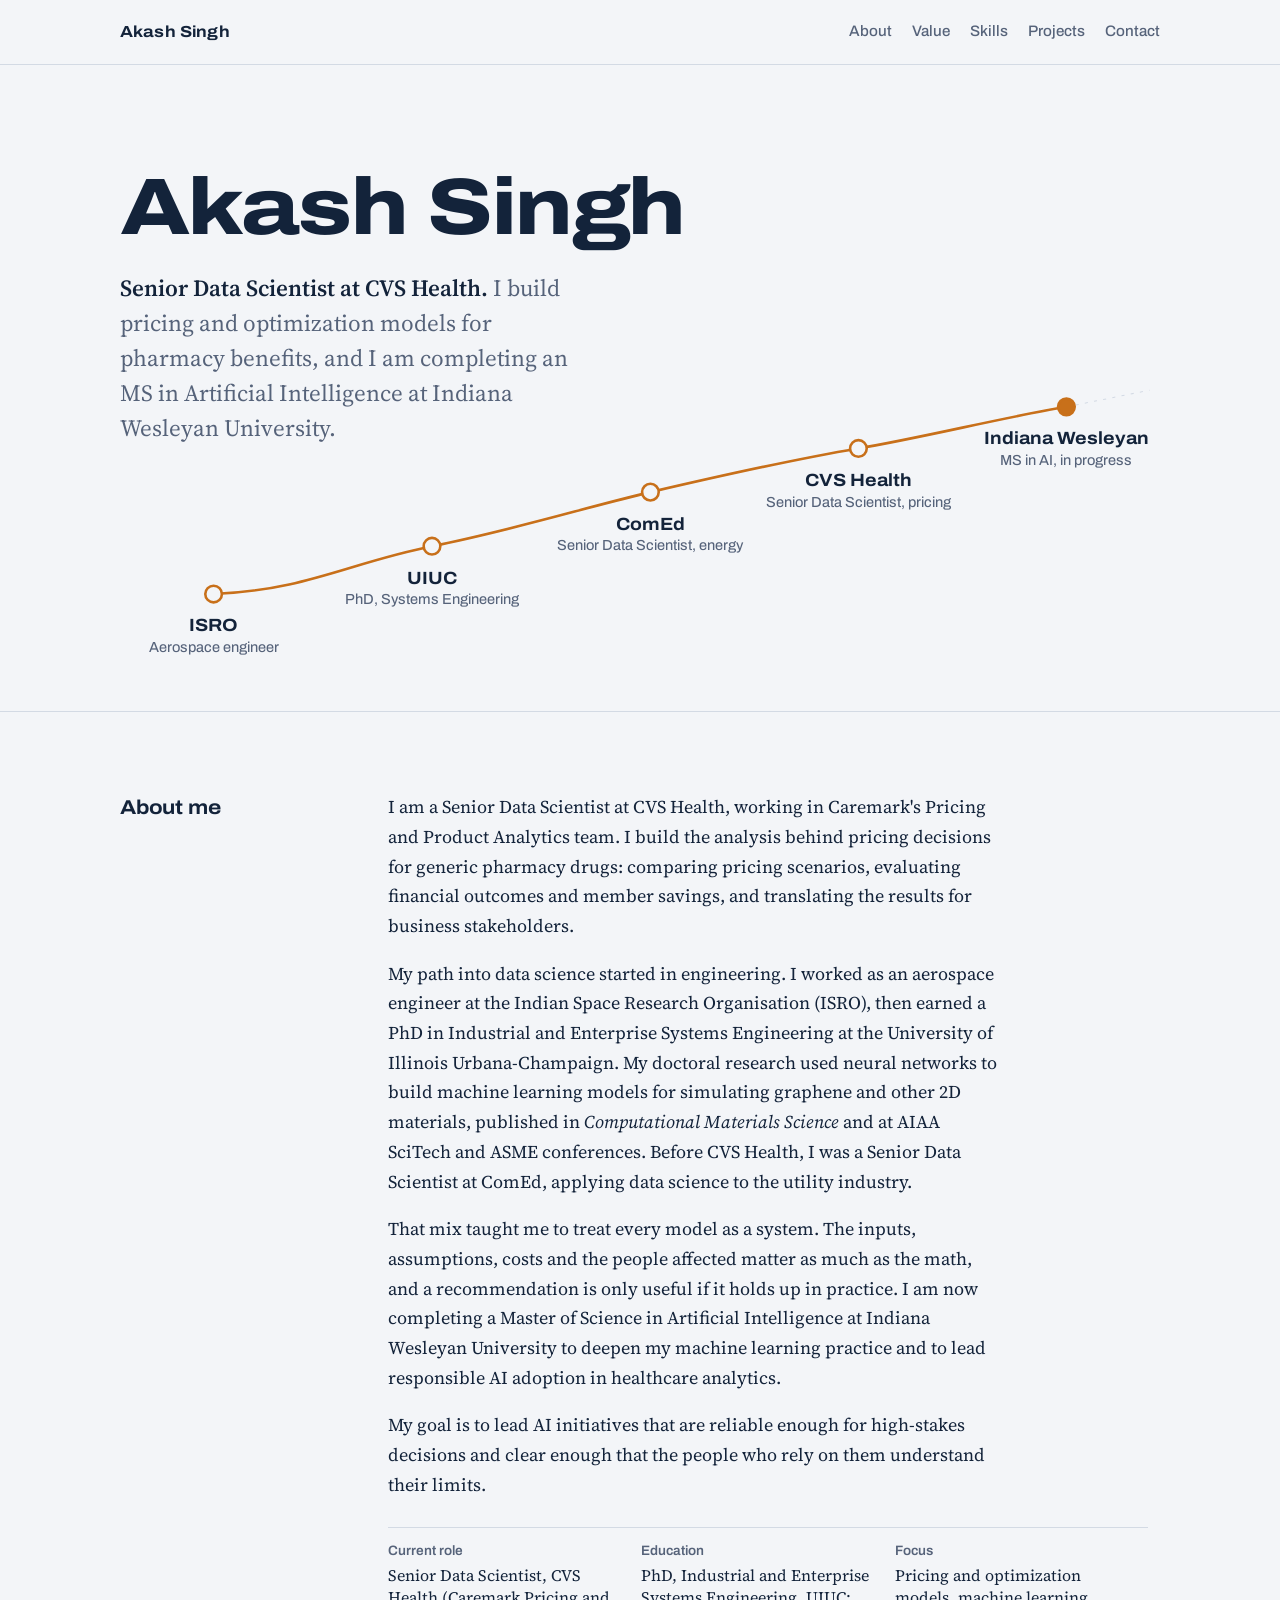
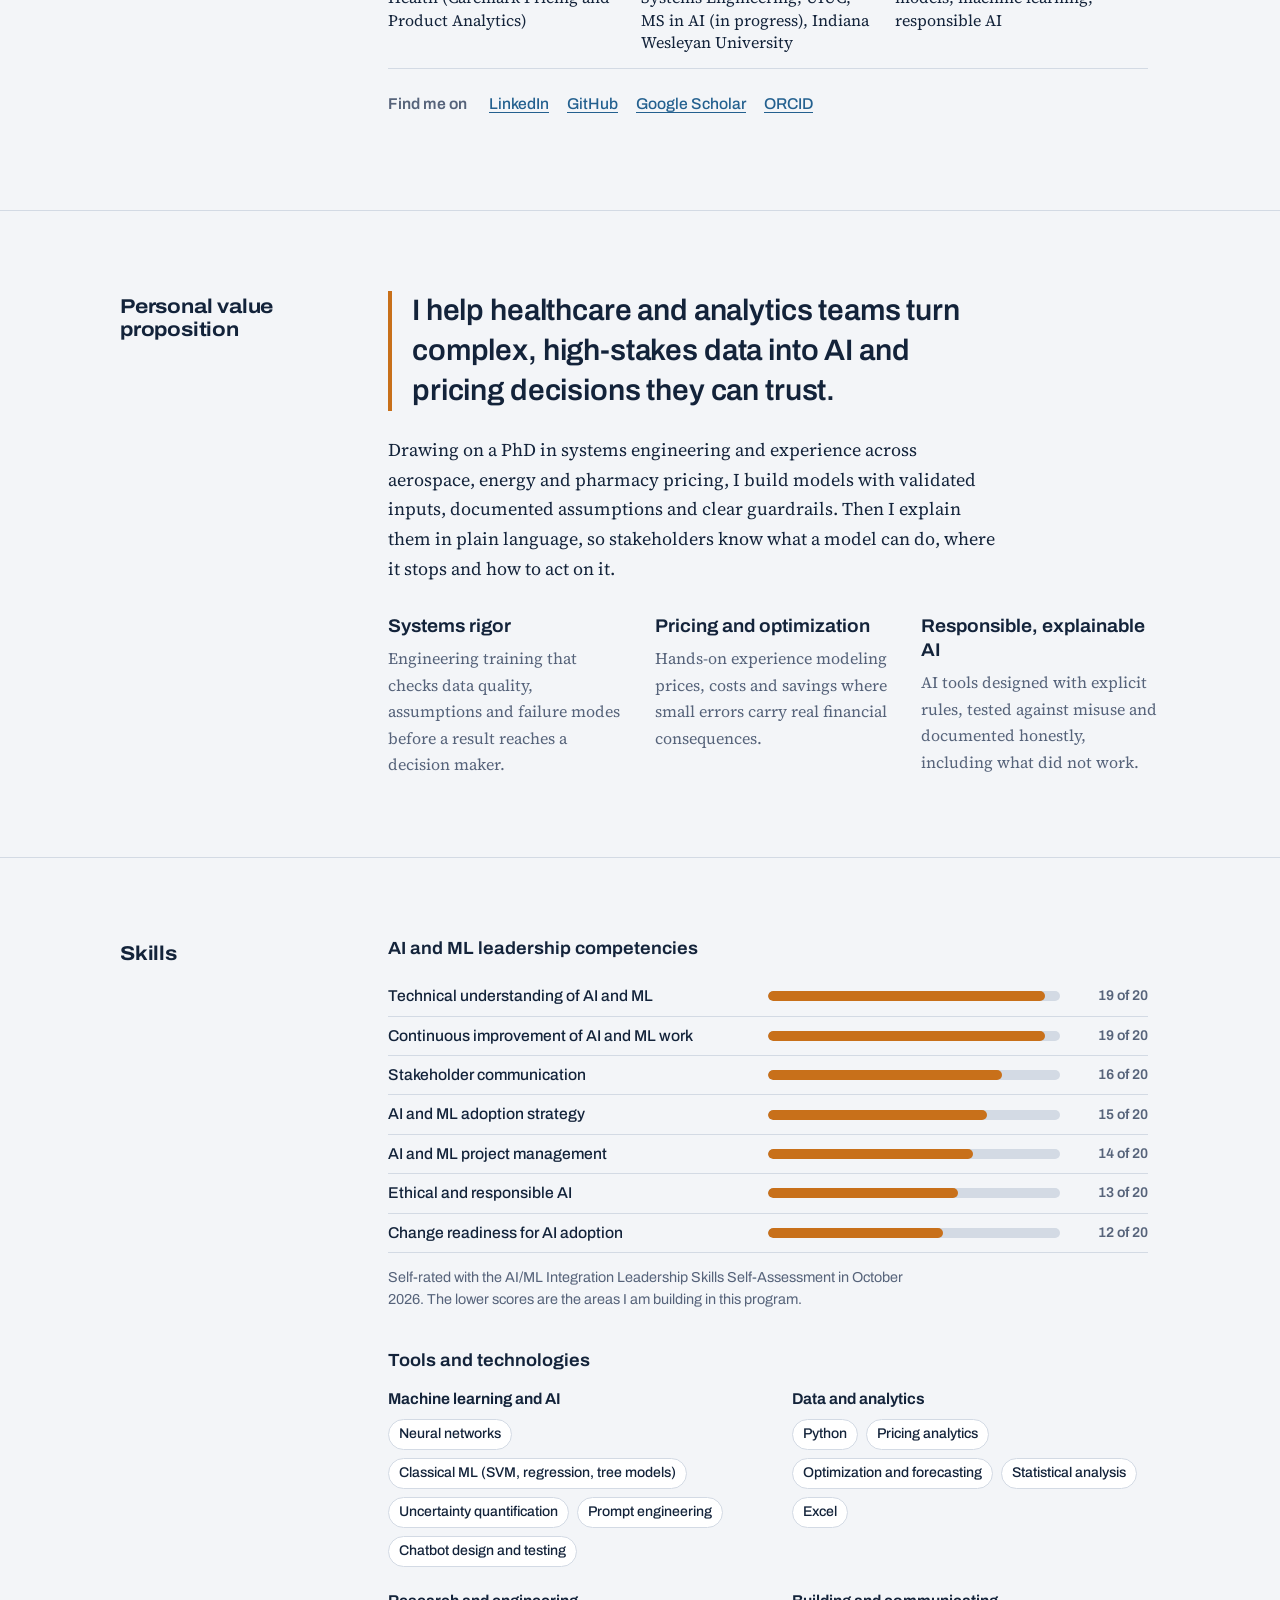
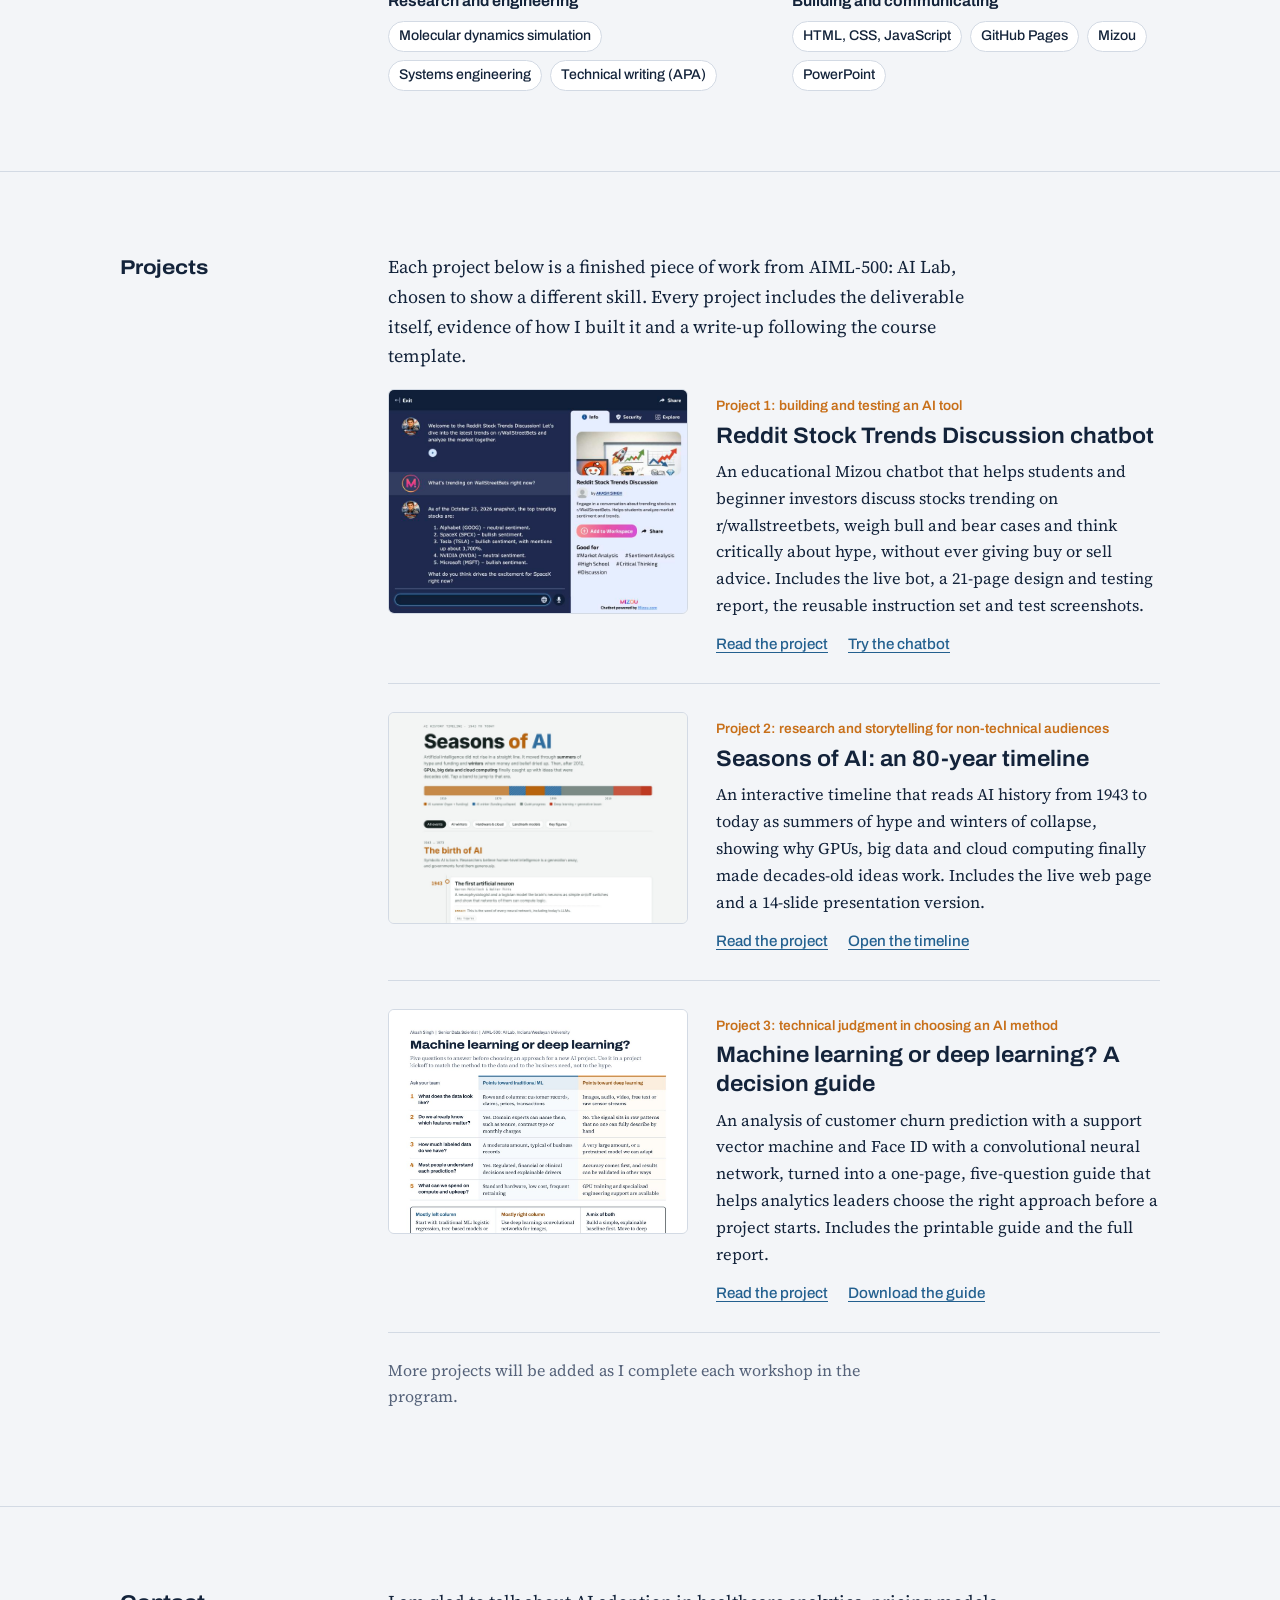
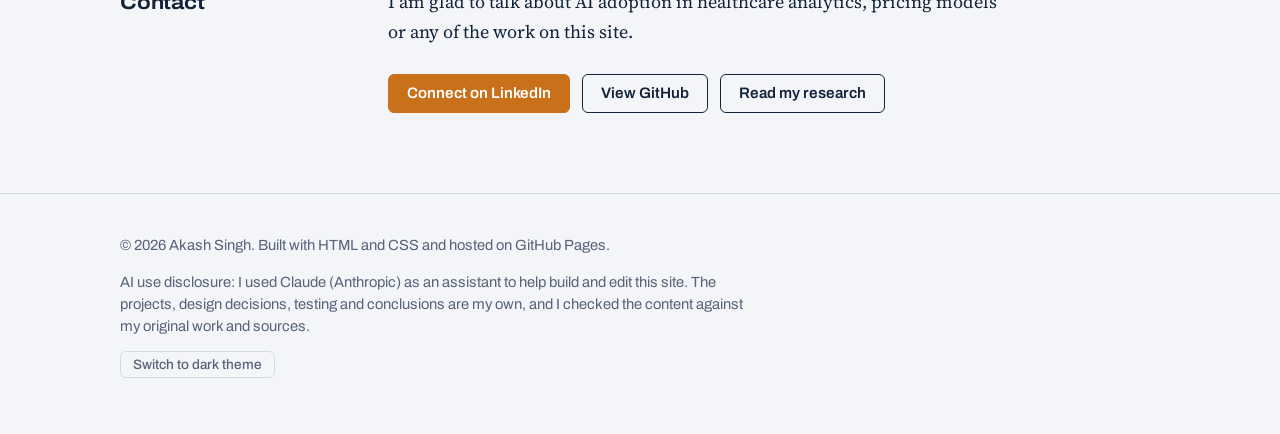
==== index.html @ f30aacb2 "Add Project 3 (ML vs deep learning guide), skills section, About me contacts - New project page with" ====
<!doctype html>
<html lang="en">
<head>
<meta charset="utf-8">
<meta name="viewport" content="width=device-width, initial-scale=1">
<title>Akash Singh | AI Portfolio</title>
<meta name="description" content="Professional AI portfolio of Akash Singh, Senior Data Scientist at CVS Health: professional bio, value proposition and AI Lab projects from the MS in Artificial Intelligence at Indiana Wesleyan University.">
<meta property="og:title" content="Akash Singh | AI Portfolio">
<meta property="og:description" content="Senior Data Scientist building reliable, explainable AI and pricing models. Bio, value proposition and AI projects.">
<meta property="og:image" content="https://akash871992-art.github.io/akash_singh_portfolio/assets/img/c4-v11-test1.jpg">
<link rel="icon" href="data:image/svg+xml,%3Csvg xmlns='http://www.w3.org/2000/svg' viewBox='0 0 32 32'%3E%3Crect width='32' height='32' rx='6' fill='%2313233A'/%3E%3Cpath d='M6 24 C12 22 16 14 26 8' stroke='%23C8701A' stroke-width='3' fill='none' stroke-linecap='round'/%3E%3Ccircle cx='26' cy='8' r='3' fill='%23C8701A'/%3E%3C/svg%3E">
<link rel="preconnect" href="https://fonts.googleapis.com">
<link rel="preconnect" href="https://fonts.gstatic.com" crossorigin>
<link rel="stylesheet" href="https://fonts.googleapis.com/css2?family=Archivo:wdth,wght@100..125,400..800&family=Source+Serif+4:opsz,wght@8..60,400;8..60,600&display=swap">
<link rel="stylesheet" href="assets/css/site.css">
</head>
<body>
<a class="skip" href="#main">Skip to content</a>

<header class="site-head">
  <div class="wrap">
    <a class="brand" href="./">Akash Singh</a>
    <nav class="site-nav" aria-label="Main">
      <a href="#about">About</a>
      <a href="#value">Value</a>
      <a href="#skills">Skills</a>
      <a href="#projects">Projects</a>
      <a href="#contact">Contact</a>
    </nav>
  </div>
</header>

<main id="main">
  <section class="hero">
    <div class="wrap">
      <h1>Akash Singh</h1>
      <p class="lede"><strong>Senior Data Scientist at CVS Health.</strong> I build pricing and optimization models for pharmacy benefits, and I am completing an MS in Artificial Intelligence at Indiana Wesleyan University.</p>

      <div class="trajectory" aria-label="Career path">
        <svg viewBox="0 0 1000 300" role="img" aria-labelledby="traj-title">
          <title id="traj-title">Career path: aerospace engineer at ISRO, PhD in Systems Engineering at UIUC, Senior Data Scientist at ComEd, Senior Data Scientist at CVS Health, MS in AI at Indiana Wesleyan University (in progress)</title>
          <path class="ghost" d="M910 46 L990 30"/>
          <path class="path" d="M90 226 C 180 222 220 196 300 180 S 450 142 510 128 S 650 96 710 86 S 850 56 910 46"/>
          <g class="s1"><circle class="node s1" cx="90" cy="226" r="8"/>
            <text class="t-org s1" x="90" y="262" text-anchor="middle">ISRO</text>
            <text class="t-role s1" x="90" y="282" text-anchor="middle">Aerospace engineer</text></g>
          <g class="s2"><circle class="node s2" cx="300" cy="180" r="8"/>
            <text class="t-org s2" x="300" y="216" text-anchor="middle">UIUC</text>
            <text class="t-role s2" x="300" y="236" text-anchor="middle">PhD, Systems Engineering</text></g>
          <g class="s3"><circle class="node s3" cx="510" cy="128" r="8"/>
            <text class="t-org s3" x="510" y="164" text-anchor="middle">ComEd</text>
            <text class="t-role s3" x="510" y="184" text-anchor="middle">Senior Data Scientist, energy</text></g>
          <g class="s4"><circle class="node s4" cx="710" cy="86" r="8"/>
            <text class="t-org s4" x="710" y="122" text-anchor="middle">CVS Health</text>
            <text class="t-role s4" x="710" y="142" text-anchor="middle">Senior Data Scientist, pricing</text></g>
          <g class="s5"><circle class="node now s5" cx="910" cy="46" r="8"/>
            <text class="t-org s5" x="910" y="82" text-anchor="middle">Indiana Wesleyan</text>
            <text class="t-role s5" x="910" y="102" text-anchor="middle">MS in AI, in progress</text></g>
        </svg>
        <ol class="trajectory-list">
          <li><b>ISRO</b><span>Aerospace engineer</span></li>
          <li><b>University of Illinois Urbana-Champaign</b><span>PhD, Systems Engineering</span></li>
          <li><b>ComEd</b><span>Senior Data Scientist, energy analytics</span></li>
          <li><b>CVS Health</b><span>Senior Data Scientist, pricing</span></li>
          <li><b>Indiana Wesleyan University</b><span>MS in Artificial Intelligence, in progress</span></li>
        </ol>
      </div>
    </div>
  </section>

  <section class="section" id="about">
    <div class="wrap split">
      <h2>About me</h2>
      <div>
        <p>I am a Senior Data Scientist at CVS Health, working in Caremark's Pricing and Product Analytics team. I build the analysis behind pricing decisions for generic pharmacy drugs: comparing pricing scenarios, evaluating financial outcomes and member savings, and translating the results for business stakeholders.</p>
        <p>My path into data science started in engineering. I worked as an aerospace engineer at the Indian Space Research Organisation (ISRO), then earned a PhD in Industrial and Enterprise Systems Engineering at the University of Illinois Urbana-Champaign. My doctoral research used neural networks to build machine learning models for simulating graphene and other 2D materials, published in <i>Computational Materials Science</i> and at AIAA SciTech and ASME conferences. Before CVS Health, I was a Senior Data Scientist at ComEd, applying data science to the utility industry.</p>
        <p>That mix taught me to treat every model as a system. The inputs, assumptions, costs and the people affected matter as much as the math, and a recommendation is only useful if it holds up in practice. I am now completing a Master of Science in Artificial Intelligence at Indiana Wesleyan University to deepen my machine learning practice and to lead responsible AI adoption in healthcare analytics.</p>
        <p>My goal is to lead AI initiatives that are reliable enough for high-stakes decisions and clear enough that the people who rely on them understand their limits.</p>
        <dl class="facts">
          <div><dt>Current role</dt><dd>Senior Data Scientist, CVS Health (Caremark Pricing and Product Analytics)</dd></div>
          <div><dt>Education</dt><dd>PhD, Industrial and Enterprise Systems Engineering, UIUC; MS in AI (in progress), Indiana Wesleyan University</dd></div>
          <div><dt>Focus</dt><dd>Pricing and optimization models, machine learning, responsible AI</dd></div>
        </dl>
        <p class="contact-line"><b>Find me on</b>
          <a href="https://www.linkedin.com/in/akash-singh-0980693a/" target="_blank" rel="noopener">LinkedIn</a>
          <a href="https://github.com/akash871992-art" target="_blank" rel="noopener">GitHub</a>
          <a href="https://scholar.google.com/citations?user=M1TEzHkAAAAJ&amp;hl=en" target="_blank" rel="noopener">Google Scholar</a>
          <a href="https://orcid.org/0000-0003-0202-7170" target="_blank" rel="noopener">ORCID</a>
        </p>
      </div>
    </div>
  </section>

  <section class="section" id="value">
    <div class="wrap split">
      <h2>Personal value proposition</h2>
      <div>
        <p class="vp">I help healthcare and analytics teams turn complex, high-stakes data into AI and pricing decisions they can trust.</p>
        <p>Drawing on a PhD in systems engineering and experience across aerospace, energy and pharmacy pricing, I build models with validated inputs, documented assumptions and clear guardrails. Then I explain them in plain language, so stakeholders know what a model can do, where it stops and how to act on it.</p>
        <div class="pillars">
          <div><h3>Systems rigor</h3><p>Engineering training that checks data quality, assumptions and failure modes before a result reaches a decision maker.</p></div>
          <div><h3>Pricing and optimization</h3><p>Hands-on experience modeling prices, costs and savings where small errors carry real financial consequences.</p></div>
          <div><h3>Responsible, explainable AI</h3><p>AI tools designed with explicit rules, tested against misuse and documented honestly, including what did not work.</p></div>
        </div>
      </div>
    </div>
  </section>

  <section class="section" id="skills">
    <div class="wrap split">
      <h2>Skills</h2>
      <div>
        <h3 class="sub">AI and ML leadership competencies</h3>
        <ul class="meters">
          <li><span class="m-label">Technical understanding of AI and ML</span><span class="m-bar" style="--v:95%"></span><span class="m-val">19 of 20</span></li>
          <li><span class="m-label">Continuous improvement of AI and ML work</span><span class="m-bar" style="--v:95%"></span><span class="m-val">19 of 20</span></li>
          <li><span class="m-label">Stakeholder communication</span><span class="m-bar" style="--v:80%"></span><span class="m-val">16 of 20</span></li>
          <li><span class="m-label">AI and ML adoption strategy</span><span class="m-bar" style="--v:75%"></span><span class="m-val">15 of 20</span></li>
          <li><span class="m-label">AI and ML project management</span><span class="m-bar" style="--v:70%"></span><span class="m-val">14 of 20</span></li>
          <li><span class="m-label">Ethical and responsible AI</span><span class="m-bar" style="--v:65%"></span><span class="m-val">13 of 20</span></li>
          <li><span class="m-label">Change readiness for AI adoption</span><span class="m-bar" style="--v:60%"></span><span class="m-val">12 of 20</span></li>
        </ul>
        <p class="note">Self-rated with the AI/ML Integration Leadership Skills Self-Assessment in October 2026. The lower scores are the areas I am building in this program.</p>

        <h3 class="sub">Tools and technologies</h3>
        <dl class="skill-groups">
          <div><dt>Machine learning and AI</dt><dd><span>Neural networks</span><span>Classical ML (SVM, regression, tree models)</span><span>Uncertainty quantification</span><span>Prompt engineering</span><span>Chatbot design and testing</span></dd></div>
          <div><dt>Data and analytics</dt><dd><span>Python</span><span>Pricing analytics</span><span>Optimization and forecasting</span><span>Statistical analysis</span><span>Excel</span></dd></div>
          <div><dt>Research and engineering</dt><dd><span>Molecular dynamics simulation</span><span>Systems engineering</span><span>Technical writing (APA)</span></dd></div>
          <div><dt>Building and communicating</dt><dd><span>HTML, CSS, JavaScript</span><span>GitHub Pages</span><span>Mizou</span><span>PowerPoint</span></dd></div>
        </dl>
      </div>
    </div>
  </section>

  <section class="section" id="projects">
    <div class="wrap split">
      <h2>Projects</h2>
      <div>
        <p>Each project below is a finished piece of work from AIML-500: AI Lab, chosen to show a different skill. Every project includes the deliverable itself, evidence of how I built it and a write-up following the course template.</p>
        <ul class="project-list">
          <li class="project-row">
            <a href="projects/reddit-stock-chatbot.html" tabindex="-1" aria-hidden="true"><img src="assets/img/c4-v11-test1.jpg" alt="" width="800" height="600" loading="lazy"></a>
            <div>
              <span class="kind">Project 1: building and testing an AI tool</span>
              <h3><a href="projects/reddit-stock-chatbot.html">Reddit Stock Trends Discussion chatbot</a></h3>
              <p>An educational Mizou chatbot that helps students and beginner investors discuss stocks trending on r/wallstreetbets, weigh bull and bear cases and think critically about hype, without ever giving buy or sell advice. Includes the live bot, a 21-page design and testing report, the reusable instruction set and test screenshots.</p>
              <div class="links">
                <a href="projects/reddit-stock-chatbot.html">Read the project</a>
                <a href="https://mizou.com/preview-bot?ID=164579" target="_blank" rel="noopener">Try the chatbot</a>
              </div>
            </div>
          </li>
          <li class="project-row">
            <a href="projects/seasons-of-ai.html" tabindex="-1" aria-hidden="true"><img src="assets/img/timeline-top.jpg" alt="" width="1280" height="900" loading="lazy"></a>
            <div>
              <span class="kind">Project 2: research and storytelling for non-technical audiences</span>
              <h3><a href="projects/seasons-of-ai.html">Seasons of AI: an 80-year timeline</a></h3>
              <p>An interactive timeline that reads AI history from 1943 to today as summers of hype and winters of collapse, showing why GPUs, big data and cloud computing finally made decades-old ideas work. Includes the live web page and a 14-slide presentation version.</p>
              <div class="links">
                <a href="projects/seasons-of-ai.html">Read the project</a>
                <a href="https://akash871992-art.github.io/season_of_ai/" target="_blank" rel="noopener">Open the timeline</a>
              </div>
            </div>
          </li>
          <li class="project-row">
            <a href="projects/ml-vs-deep-learning.html" tabindex="-1" aria-hidden="true"><img src="assets/img/ml-dl-guide-thumb.jpg" alt="" width="1100" height="825" loading="lazy"></a>
            <div>
              <span class="kind">Project 3: technical judgment in choosing an AI method</span>
              <h3><a href="projects/ml-vs-deep-learning.html">Machine learning or deep learning? A decision guide</a></h3>
              <p>An analysis of customer churn prediction with a support vector machine and Face ID with a convolutional neural network, turned into a one-page, five-question guide that helps analytics leaders choose the right approach before a project starts. Includes the printable guide and the full report.</p>
              <div class="links">
                <a href="projects/ml-vs-deep-learning.html">Read the project</a>
                <a href="assets/files/ML_vs_Deep_Learning_Decision_Guide.pdf">Download the guide</a>
              </div>
            </div>
          </li>
        </ul>
        <p class="slot">More projects will be added as I complete each workshop in the program.</p>
      </div>
    </div>
  </section>

  <section class="section" id="contact">
    <div class="wrap split">
      <h2>Contact</h2>
      <div>
        <p>I am glad to talk about AI adoption in healthcare analytics, pricing models or any of the work on this site.</p>
        <div class="actions">
          <a class="btn primary" href="https://www.linkedin.com/in/akash-singh-0980693a/" target="_blank" rel="noopener">Connect on LinkedIn</a>
          <a class="btn" href="https://github.com/akash871992-art" target="_blank" rel="noopener">View GitHub</a>
          <a class="btn" href="https://scholar.google.com/citations?user=M1TEzHkAAAAJ&amp;hl=en" target="_blank" rel="noopener">Read my research</a>
        </div>
      </div>
    </div>
  </section>
</main>

<footer class="site-foot">
  <div class="wrap">
    <p>&copy; 2026 Akash Singh. Built with HTML and CSS and hosted on GitHub Pages.</p>
    <p>AI use disclosure: I used Claude (Anthropic) as an assistant to help build and edit this site. The projects, design decisions, testing and conclusions are my own, and I checked the content against my original work and sources.</p>
    <button class="theme-toggle" type="button" id="theme-toggle">Switch to dark theme</button>
  </div>
</footer>
<script src="assets/theme.js"></script>
</body>
</html>
---- assets/css/site.css ----
/* Akash Singh — AI portfolio
   Concept: a flight-path through a career. Cool engineering paper, deep navy ink,
   one saffron accent for the trajectory and calls to action, steel blue for links.
   Expanded grotesque for headings, a readable serif for long-form writing. */

:root {
  --paper: #F3F5F8;
  --surface: #FFFFFF;
  --ink: #13233A;
  --muted: #56637A;
  --rule: #D3DAE4;
  --saffron: #C8701A;
  --saffron-soft: #FBEEDF;
  --steel: #23608F;
  --display: "Archivo", "Helvetica Neue", Arial, sans-serif;
  --body: "Source Serif 4", Georgia, "Times New Roman", serif;
  --measure: 68ch;
  --gutter: clamp(16px, 4vw, 40px);
}
@media (prefers-color-scheme: dark) {
  :root:not([data-theme="light"]) {
    --paper: #0F1928; --surface: #162236; --ink: #E4E9F1; --muted: #9AA7BB;
    --rule: #2A3850; --saffron: #F0A04B; --saffron-soft: #2B2418; --steel: #86B7E0;
  }
}
:root[data-theme="dark"] {
  --paper: #0F1928; --surface: #162236; --ink: #E4E9F1; --muted: #9AA7BB;
  --rule: #2A3850; --saffron: #F0A04B; --saffron-soft: #2B2418; --steel: #86B7E0;
}

* { box-sizing: border-box; }
html { -webkit-text-size-adjust: 100%; scroll-padding-top: 24px; }
body {
  margin: 0; background: var(--paper); color: var(--ink);
  font: 400 1.125rem/1.65 var(--body);
  font-optical-sizing: auto;
}
img { max-width: 100%; height: auto; display: block; }
a { color: var(--steel); text-underline-offset: 3px; text-decoration-thickness: 1px; }
a:hover { text-decoration-thickness: 2px; }
:focus-visible { outline: 3px solid var(--saffron); outline-offset: 3px; border-radius: 2px; }

.skip { position: absolute; left: -9999px; }
.skip:focus { left: 16px; top: 16px; background: var(--surface); padding: 8px 12px; z-index: 10; }

.wrap { max-width: 1120px; margin: 0 auto; padding: 0 var(--gutter); }

/* Header */
.site-head { border-bottom: 1px solid var(--rule); }
.site-head .wrap { display: flex; align-items: center; justify-content: space-between; gap: 16px; min-height: 64px; flex-wrap: wrap; }
@media (max-width: 560px) { .site-head .wrap { padding-top: 14px; padding-bottom: 6px; gap: 4px; } }
.brand { font: 700 1rem/1 var(--display); font-stretch: 112%; color: var(--ink); text-decoration: none; letter-spacing: .01em; }
.site-nav { display: flex; gap: 20px; flex-wrap: wrap; font: 500 .95rem/1 var(--display); }
.site-nav a { color: var(--muted); text-decoration: none; padding: 8px 0; }
.site-nav a:hover, .site-nav a[aria-current] { color: var(--ink); }

/* Headings */
h1, h2, h3 { font-family: var(--display); color: var(--ink); margin: 0; }
h1 { font-weight: 800; font-stretch: 118%; font-size: clamp(2.5rem, 7vw, 5rem); line-height: .98; letter-spacing: -.02em; }
h2 { font-weight: 700; font-stretch: 112%; font-size: clamp(1.5rem, 3vw, 2rem); line-height: 1.15; letter-spacing: -.01em; }
h3 { font-weight: 650; font-stretch: 104%; font-size: 1.15rem; line-height: 1.3; }
p { margin: 0 0 1em; max-width: var(--measure); }

/* Hero */
.hero { padding: clamp(48px, 9vw, 104px) 0 24px; }
.hero h1 { max-width: 14ch; }
.hero .lede { font-size: clamp(1.2rem, 2.2vw, 1.45rem); line-height: 1.5; color: var(--muted); margin-top: 24px; max-width: 40ch; }
.hero .lede strong { color: var(--ink); font-weight: 600; }

/* Trajectory: the one bold element */
.trajectory { margin: 40px 0 8px; position: relative; }
.trajectory svg { width: 100%; height: auto; overflow: visible; }
.trajectory .path { fill: none; stroke: var(--saffron); stroke-width: 2.5; stroke-linecap: round; }
.trajectory .ghost { fill: none; stroke: var(--rule); stroke-width: 1; stroke-dasharray: 3 6; }
.trajectory .node { fill: var(--paper); stroke: var(--saffron); stroke-width: 2.5; }
.trajectory .node.now { fill: var(--saffron); }
.trajectory text { font-family: var(--display); fill: var(--ink); }
.trajectory .t-org { font-weight: 700; font-size: 17px; font-stretch: 110%; }
.trajectory .t-role { font-size: 14px; fill: var(--muted); font-weight: 450; }
@media (prefers-reduced-motion: no-preference) {
  .trajectory .path { stroke-dasharray: 1400; stroke-dashoffset: 1400; animation: draw 2.2s cubic-bezier(.3,.1,.2,1) .2s forwards; }
  .trajectory .node, .trajectory text { opacity: 0; animation: appear .5s ease forwards; }
  .trajectory .s1 { animation-delay: .25s; } .trajectory .s2 { animation-delay: .7s; }
  .trajectory .s3 { animation-delay: 1.15s; } .trajectory .s4 { animation-delay: 1.6s; }
  .trajectory .s5 { animation-delay: 2.05s; }
}
@keyframes draw { to { stroke-dashoffset: 0; } }
@keyframes appear { to { opacity: 1; } }
.trajectory-list { display: none; }
@media (min-width: 1000px) { .trajectory { margin-top: -110px; } .hero .lede { position: relative; z-index: 1; } }
@media (max-width: 720px) {
  .trajectory svg { display: none; }
  .trajectory-list { display: block; list-style: none; margin: 0; padding: 0 0 0 22px; border-left: 2.5px solid var(--saffron); }
  .trajectory-list li { position: relative; padding: 0 0 18px; font-family: var(--display); }
  .trajectory-list li::before { content: ""; position: absolute; left: -31px; top: 6px; width: 12px; height: 12px; border-radius: 50%; background: var(--paper); border: 2.5px solid var(--saffron); }
  .trajectory-list li:last-child::before { background: var(--saffron); }
  .trajectory-list b { display: block; font-weight: 700; }
  .trajectory-list span { color: var(--muted); font-size: .95rem; }
}

/* Sections: label column + content column */
.section { padding: clamp(48px, 7vw, 80px) 0; border-top: 1px solid var(--rule); }
.section:first-of-type { border-top: 0; }
.split { display: grid; grid-template-columns: 220px minmax(0, 1fr); gap: 24px 48px; }
.split > h2 { font-size: 1.25rem; padding-top: 4px; }
@media (max-width: 820px) { .split { grid-template-columns: minmax(0, 1fr); } }

.facts { display: grid; grid-template-columns: repeat(auto-fit, minmax(200px, 1fr)); gap: 0; margin: 28px 0 0; border-top: 1px solid var(--rule); max-width: 760px; }
.facts div { padding: 14px 16px 14px 0; border-bottom: 1px solid var(--rule); }
.facts dt { font: 600 .85rem/1.3 var(--display); color: var(--muted); margin-bottom: 4px; }
.facts dd { margin: 0; font-size: 1rem; line-height: 1.4; }

.vp {
  font: 600 clamp(1.35rem, 2.6vw, 1.85rem)/1.35 var(--display); font-stretch: 100%;
  letter-spacing: -.005em; max-width: 34ch; margin: 0 0 24px; padding-left: 20px;
  border-left: 4px solid var(--saffron);
}
.pillars { display: grid; grid-template-columns: repeat(auto-fit, minmax(220px, 1fr)); gap: 28px; margin-top: 32px; max-width: 900px; }
.pillars h3 { margin-bottom: 6px; }
.pillars p { font-size: 1rem; color: var(--muted); margin: 0; }

/* Project list */
.project-list { list-style: none; margin: 0; padding: 0; }
.project-row { display: grid; grid-template-columns: 300px minmax(0, 1fr); gap: 28px; padding: 28px 0; border-bottom: 1px solid var(--rule); align-items: start; }
.project-row:first-child { padding-top: 0; }
.project-row img { border: 1px solid var(--rule); border-radius: 6px; }
.project-row h3 { font-size: 1.4rem; margin: 2px 0 8px; }
.project-row h3 a { color: var(--ink); text-decoration: none; }
.project-row h3 a:hover { color: var(--steel); text-decoration: underline; }
.project-row p { font-size: 1.02rem; }
.kind { font: 600 .85rem/1.3 var(--display); color: var(--saffron); }
.links { display: flex; flex-wrap: wrap; gap: 10px 20px; font: 500 .95rem/1.3 var(--display); }
.slot { color: var(--muted); font-size: 1rem; padding: 24px 0 0; }
@media (max-width: 720px) { .project-row { grid-template-columns: minmax(0, 1fr); gap: 16px; } }

/* Buttons */
.btn { display: inline-flex; align-items: center; gap: 8px; padding: 11px 18px; border-radius: 6px; font: 600 .95rem/1 var(--display); text-decoration: none; border: 1.5px solid var(--ink); color: var(--ink); background: transparent; }
.btn:hover { background: var(--surface); }
.btn.primary { background: var(--saffron); border-color: var(--saffron); color: #fff; }
:root[data-theme="dark"] .btn.primary { color: #1a1206; }
@media (prefers-color-scheme: dark) { :root:not([data-theme="light"]) .btn.primary { color: #1a1206; } }
.btn.primary:hover { filter: brightness(1.06); }
.actions { display: flex; flex-wrap: wrap; gap: 12px; margin-top: 28px; }

/* Project pages */
.crumb { font: 500 .9rem/1.3 var(--display); color: var(--muted); padding-top: 32px; }
.crumb a { color: var(--muted); }
.art-head { padding: 20px 0 40px; border-bottom: 1px solid var(--rule); }
.art-head h1 { font-size: clamp(2.1rem, 5.5vw, 3.8rem); max-width: 18ch; }
.art-head .lede { font-size: 1.25rem; color: var(--muted); margin-top: 18px; max-width: 52ch; }
.meta { display: flex; flex-wrap: wrap; gap: 8px 28px; margin-top: 22px; font: 500 .92rem/1.4 var(--display); color: var(--muted); }
.meta b { color: var(--ink); font-weight: 650; }

.art-body { display: grid; grid-template-columns: 200px minmax(0, 1fr); gap: 56px; padding: 48px 0 80px; }
.toc { position: sticky; top: 24px; align-self: start; font: 500 .92rem/1.3 var(--display); }
.toc p { font-weight: 700; color: var(--ink); margin-bottom: 10px; }
.toc ol { list-style: none; margin: 0; padding: 0; border-left: 1px solid var(--rule); }
.toc a { display: block; padding: 6px 0 6px 14px; color: var(--muted); text-decoration: none; margin-left: -1px; border-left: 2px solid transparent; }
.toc a:hover { color: var(--ink); border-left-color: var(--saffron); }
@media (max-width: 900px) { .art-body { grid-template-columns: minmax(0, 1fr); gap: 24px; } .toc { position: static; } .toc ol { columns: 2; } }

.part { padding-bottom: 40px; margin-bottom: 40px; border-bottom: 1px solid var(--rule); }
.part:last-child { border-bottom: 0; }
.part > h2 { margin-bottom: 18px; }
.part h3 { margin: 28px 0 10px; }
.part ul, .part ol { max-width: var(--measure); padding-left: 1.25em; margin: 0 0 1em; }
.part li { margin-bottom: .45em; }
.part li::marker { color: var(--saffron); }

/* Design-thinking steps: a real sequence, so numbered */
.steps { list-style: none; counter-reset: s; padding: 0 !important; max-width: 760px !important; }
.steps li { counter-increment: s; display: grid; grid-template-columns: 44px 1fr; gap: 4px 12px; padding: 14px 0; border-top: 1px solid var(--rule); margin: 0 !important; }
.steps li::before { content: counter(s); font: 700 1.3rem/1.2 var(--display); color: var(--saffron); grid-row: span 2; }
.steps b { font-family: var(--display); font-weight: 650; }

figure { margin: 28px 0; }
figure img { border: 1px solid var(--rule); border-radius: 6px; background: var(--surface); }
figcaption { font: 400 .92rem/1.45 var(--display); color: var(--muted); margin-top: 10px; max-width: 70ch; }
figcaption b { color: var(--ink); font-weight: 650; }
.gallery { display: grid; grid-template-columns: repeat(auto-fill, minmax(260px, 1fr)); gap: 24px; margin: 24px 0; }
.gallery figure { margin: 0; }
.gallery a { display: block; }

.table-scroll { overflow-x: auto; margin: 20px 0 28px; border: 1px solid var(--rule); border-radius: 6px; background: var(--surface); }
table { border-collapse: collapse; width: 100%; font: 400 .95rem/1.45 var(--display); min-width: 560px; }
caption { text-align: left; font-weight: 650; padding: 12px 14px 0; color: var(--ink); }
th, td { text-align: left; vertical-align: top; padding: 10px 14px; border-bottom: 1px solid var(--rule); }
th { font-weight: 650; color: var(--muted); font-size: .88rem; }
tr:last-child td { border-bottom: 0; }
.pass { color: #2E7D4F; font-weight: 650; }
.partial { color: var(--saffron); font-weight: 650; }
@media (prefers-color-scheme: dark) { :root:not([data-theme="light"]) .pass { color: #7FD0A0; } }
:root[data-theme="dark"] .pass { color: #7FD0A0; }

.tools { display: grid; grid-template-columns: repeat(auto-fit, minmax(240px, 1fr)); gap: 0 32px; margin: 0; max-width: 820px; }
.tools div { padding: 12px 0; border-bottom: 1px solid var(--rule); }
.tools dt { font: 650 1rem/1.3 var(--display); }
.tools dd { margin: 4px 0 0; font-size: 1rem; color: var(--muted); }

.callout { background: var(--saffron-soft); border-radius: 6px; padding: 18px 20px; max-width: var(--measure); margin: 20px 0; }
.callout p:last-child { margin-bottom: 0; }

.downloads { list-style: none; padding: 0 !important; margin: 16px 0 0 !important; max-width: 760px; }
.downloads li { display: flex; justify-content: space-between; gap: 16px; padding: 14px 0; border-top: 1px solid var(--rule); margin: 0 !important; flex-wrap: wrap; }
.downloads span { color: var(--muted); font: 400 .9rem/1.4 var(--display); }

.embed { border: 1px solid var(--rule); border-radius: 6px; overflow: hidden; background: var(--surface); margin: 24px 0 8px; }
.embed iframe { width: 100%; height: 640px; border: 0; display: block; }

.refs { padding-left: 0 !important; list-style: none; }
.refs li { padding-left: 2em; text-indent: -2em; font-size: 1rem; overflow-wrap: anywhere; }

/* Footer */
.site-foot { border-top: 1px solid var(--rule); padding: 40px 0 56px; font: 400 .92rem/1.5 var(--display); color: var(--muted); }
.site-foot .wrap { display: grid; gap: 14px; }
.site-foot p { max-width: 80ch; margin: 0; }
.theme-toggle { justify-self: start; background: none; border: 1px solid var(--rule); color: var(--muted); border-radius: 6px; padding: 6px 12px; font: 500 .85rem/1 var(--display); cursor: pointer; }
.theme-toggle:hover { color: var(--ink); }

/* Contact links in About me */
.contact-line { display: flex; flex-wrap: wrap; gap: 6px 18px; align-items: baseline; margin-top: 24px; font: 500 .98rem/1.4 var(--display); }
.contact-line b { color: var(--muted); font-weight: 600; margin-right: 4px; }

/* Skills */
h3.sub { font-size: 1.1rem; margin: 0 0 16px; }
h3.sub + .skill-groups { margin-top: 0; }
.note { font: 400 .9rem/1.5 var(--display); color: var(--muted); margin: 14px 0 40px; }
.meters { list-style: none; margin: 0; padding: 0; max-width: 760px; }
.meters li { display: grid; grid-template-columns: minmax(0, 1.25fr) minmax(0, 1fr) 72px; gap: 16px; align-items: center; padding: 9px 0; border-bottom: 1px solid var(--rule); }
.m-label { font: 500 .98rem/1.3 var(--display); }
.m-bar { height: 10px; border-radius: 5px; background: var(--rule); position: relative; overflow: hidden; }
.m-bar::after { content: ""; position: absolute; inset: 0 auto 0 0; width: var(--v); background: var(--saffron); border-radius: 5px; }
.m-val { font: 600 .88rem/1 var(--display); color: var(--muted); text-align: right; font-variant-numeric: tabular-nums; }
@media (max-width: 560px) {
  .meters li { grid-template-columns: minmax(0, 1fr) 64px; gap: 6px 12px; }
  .m-bar { grid-column: 1 / -1; grid-row: 2; }
}
.skill-groups { display: grid; grid-template-columns: repeat(auto-fit, minmax(240px, 1fr)); gap: 24px 36px; margin: 0; max-width: 900px; }
.skill-groups dt { font: 650 .98rem/1.3 var(--display); margin-bottom: 10px; }
.skill-groups dd { margin: 0; display: flex; flex-wrap: wrap; gap: 8px; }
.skill-groups dd span { font: 500 .88rem/1.2 var(--display); padding: 6px 10px; border: 1px solid var(--rule); border-radius: 999px; background: var(--surface); }
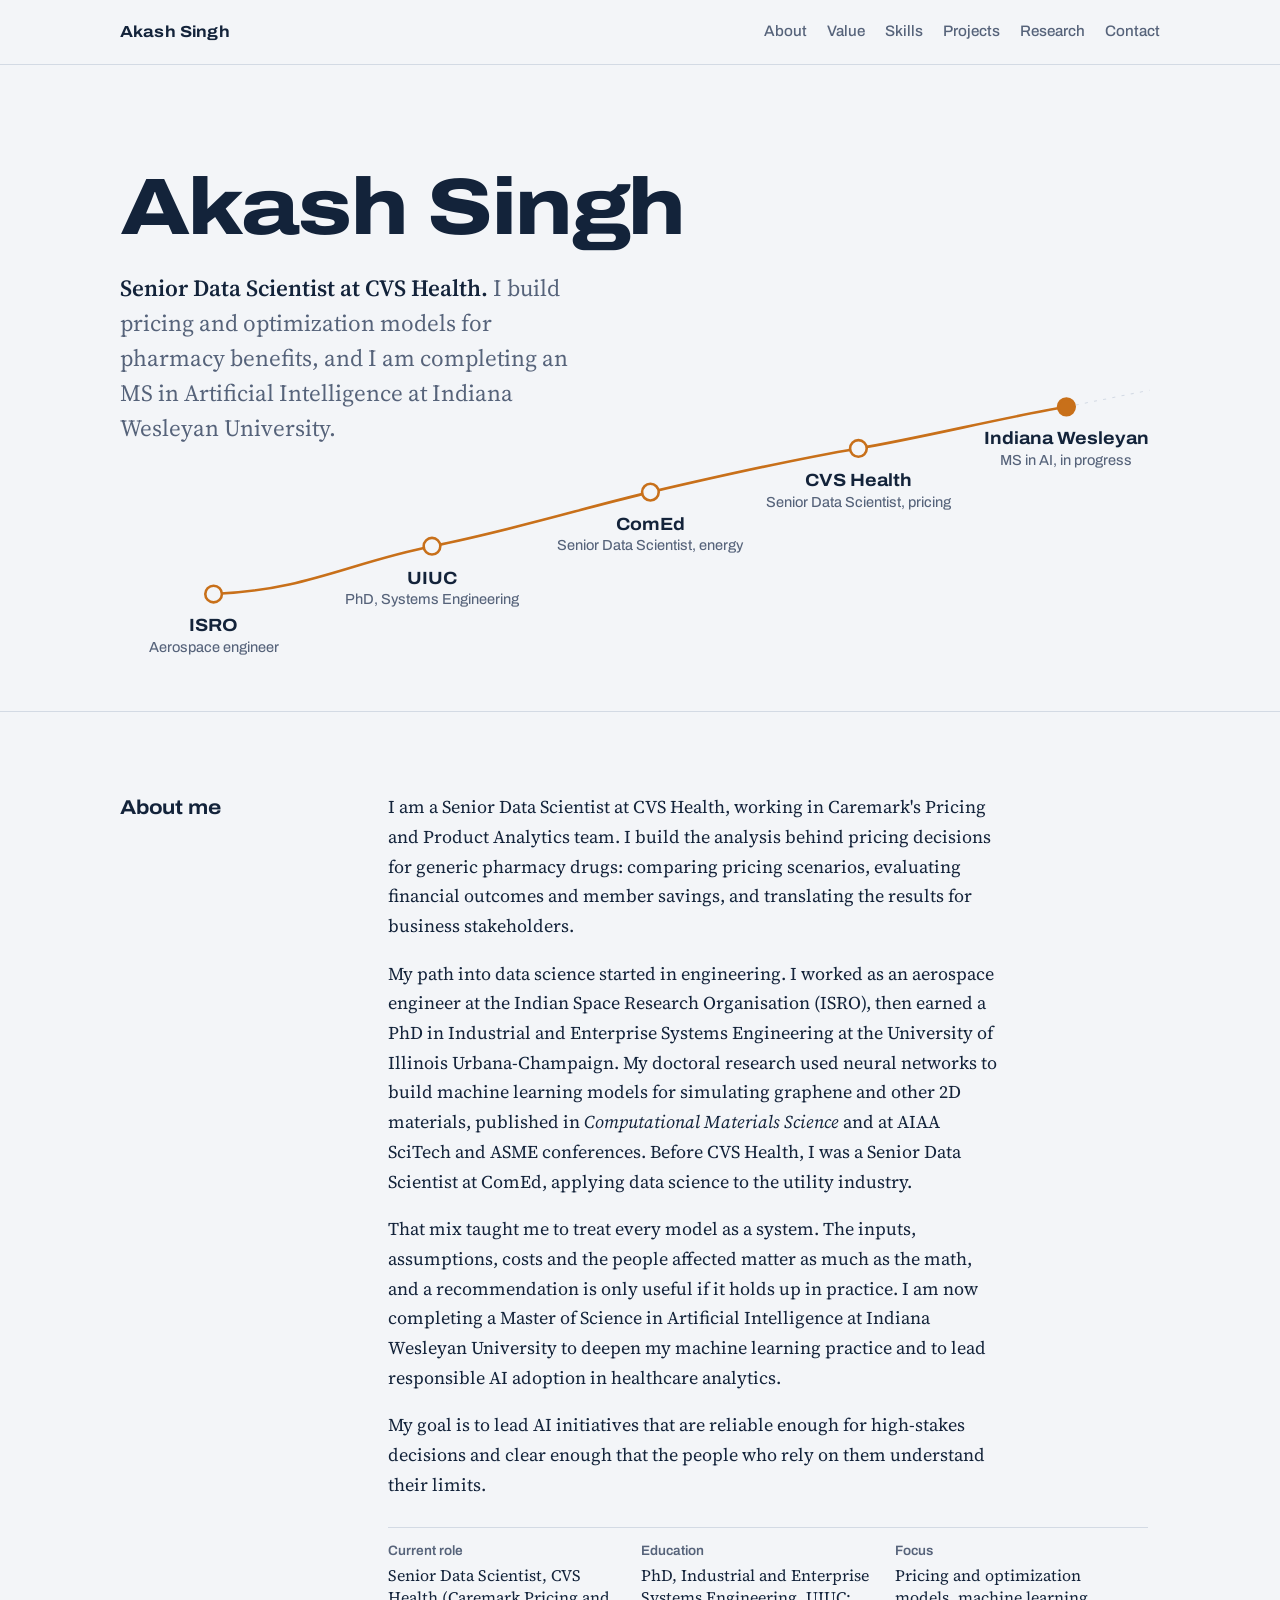
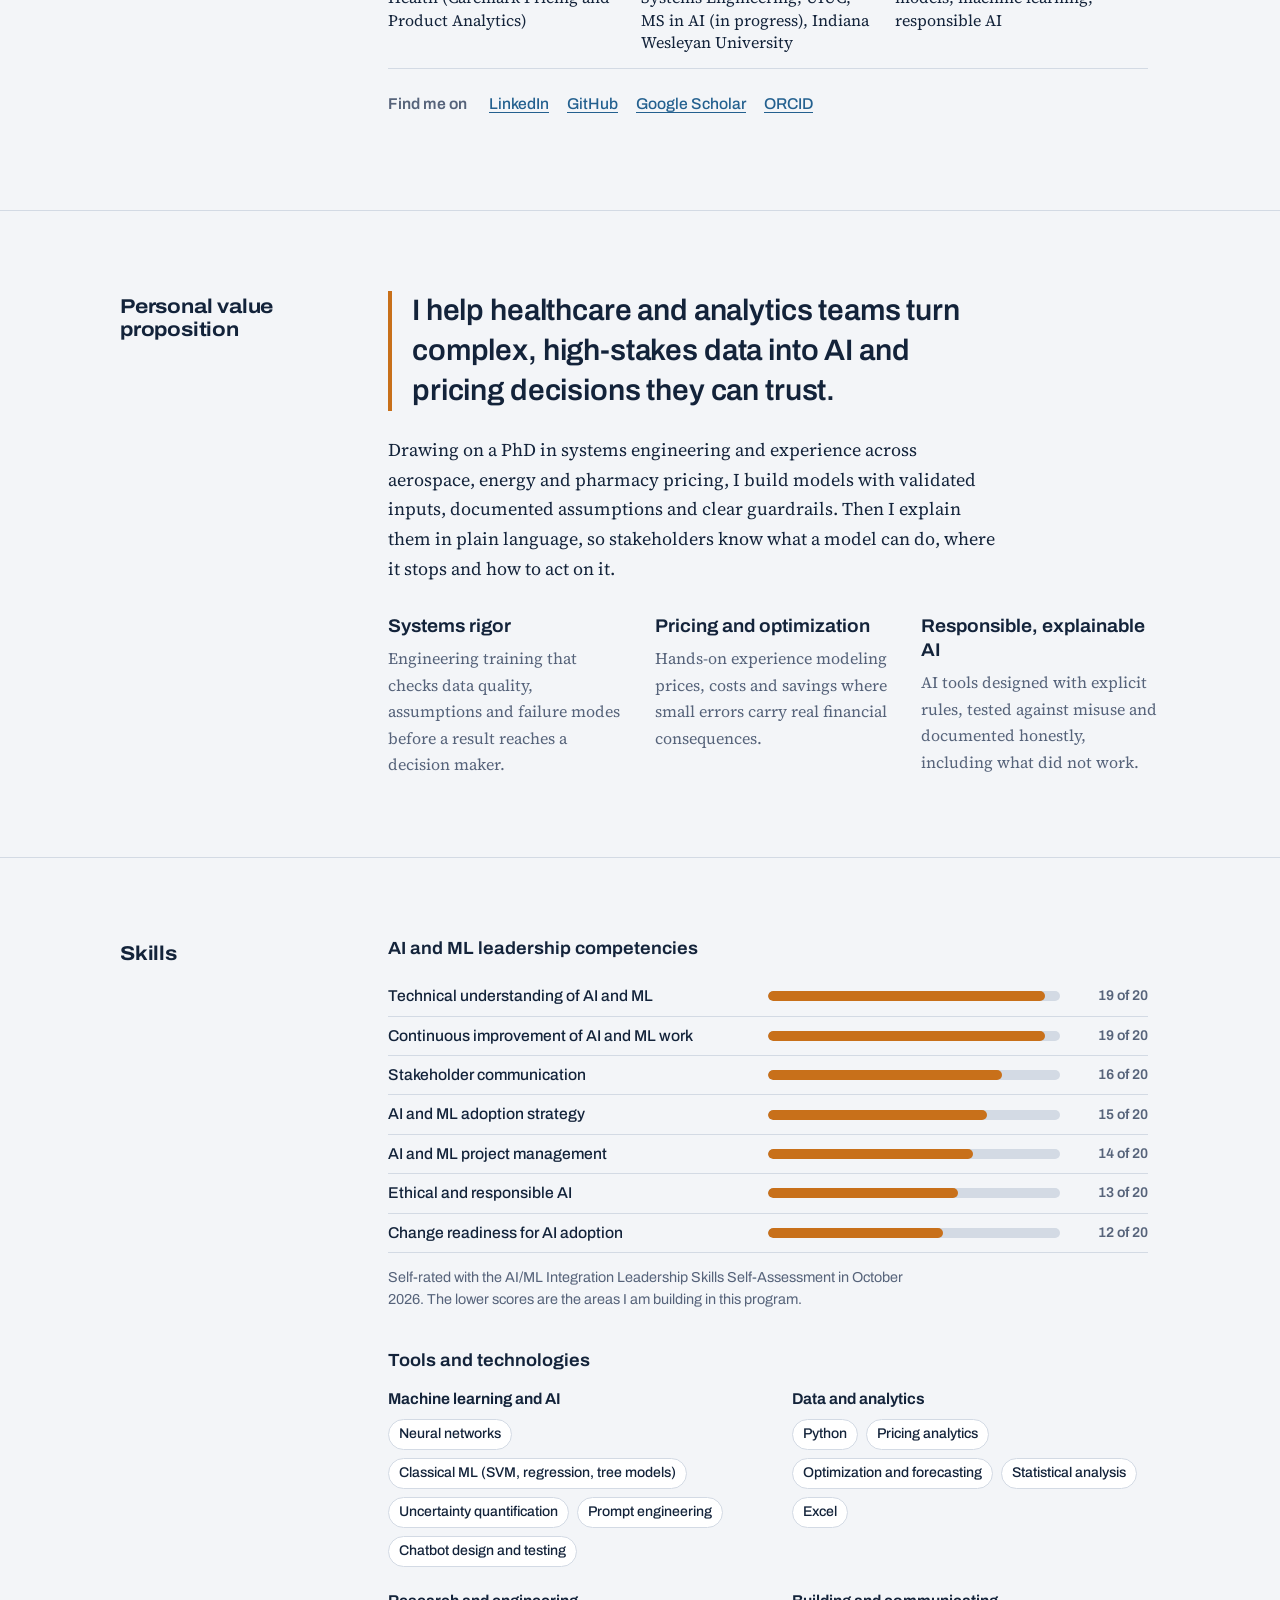
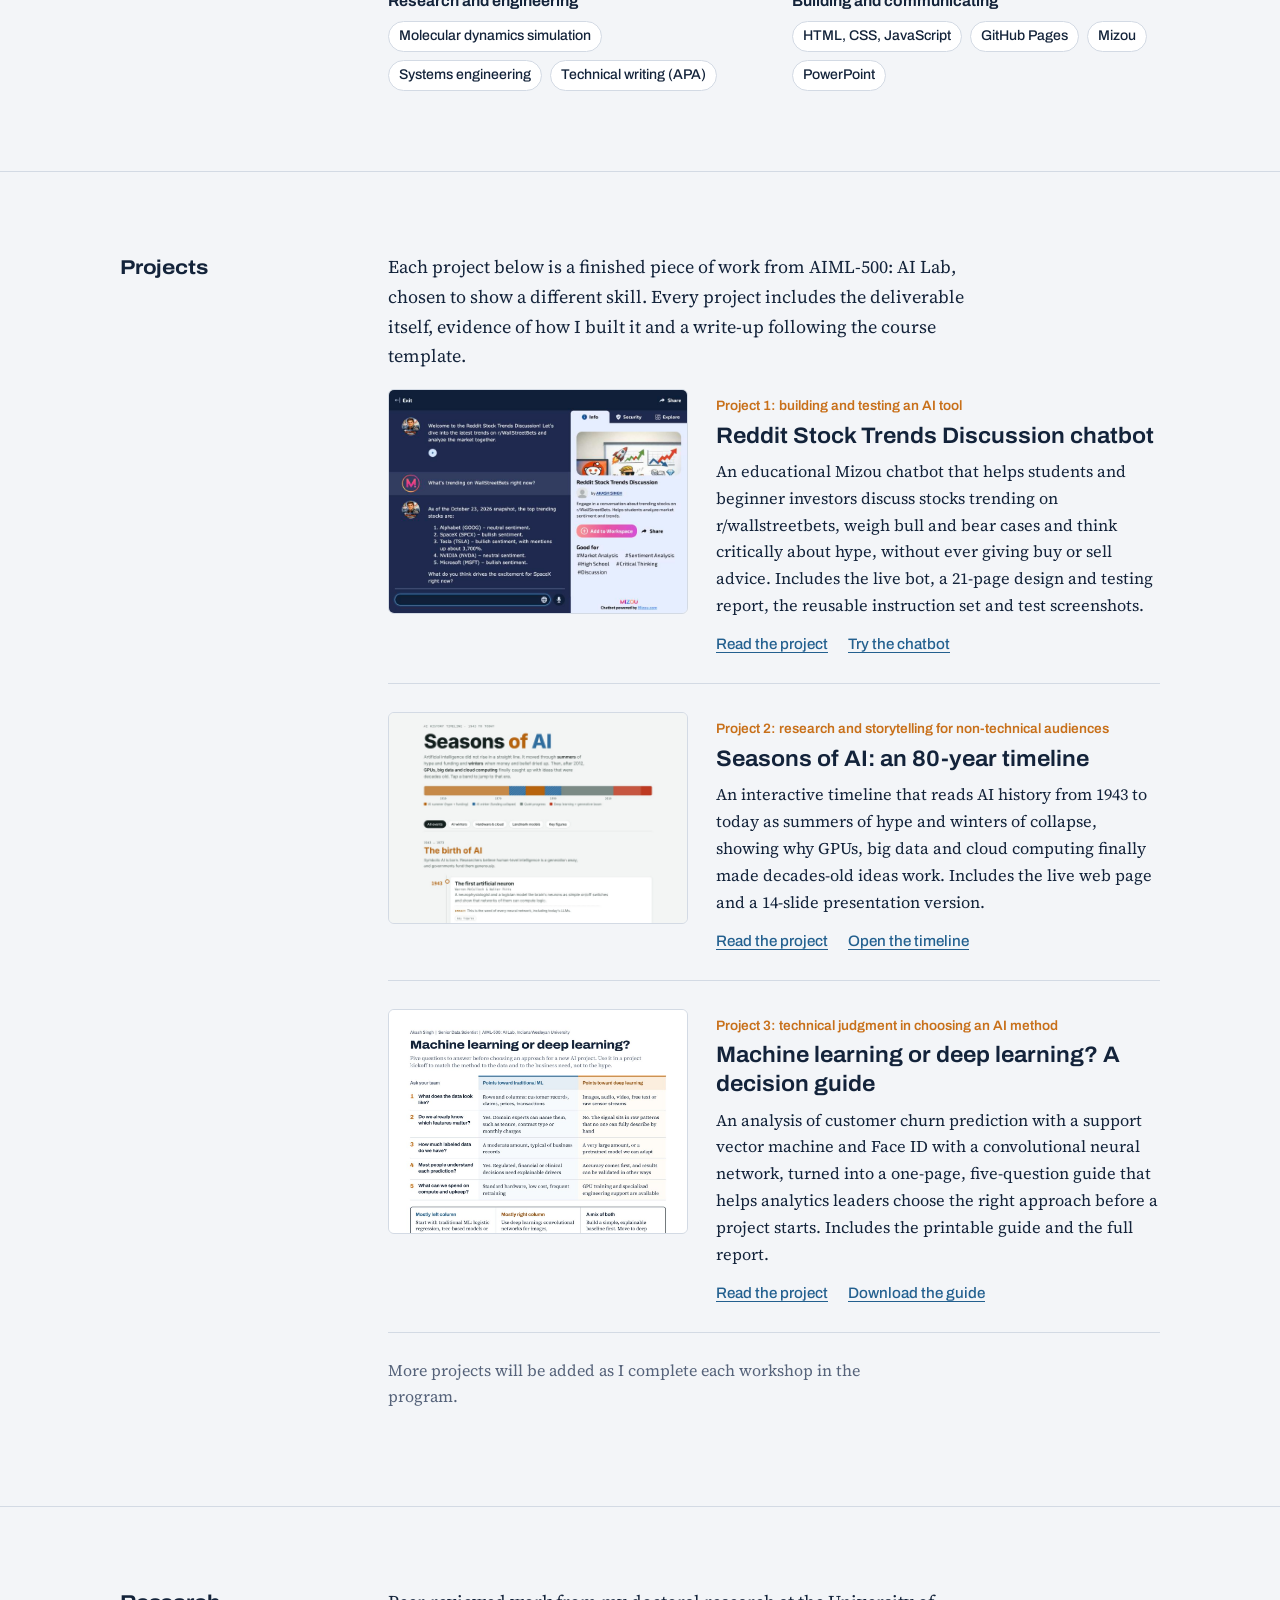
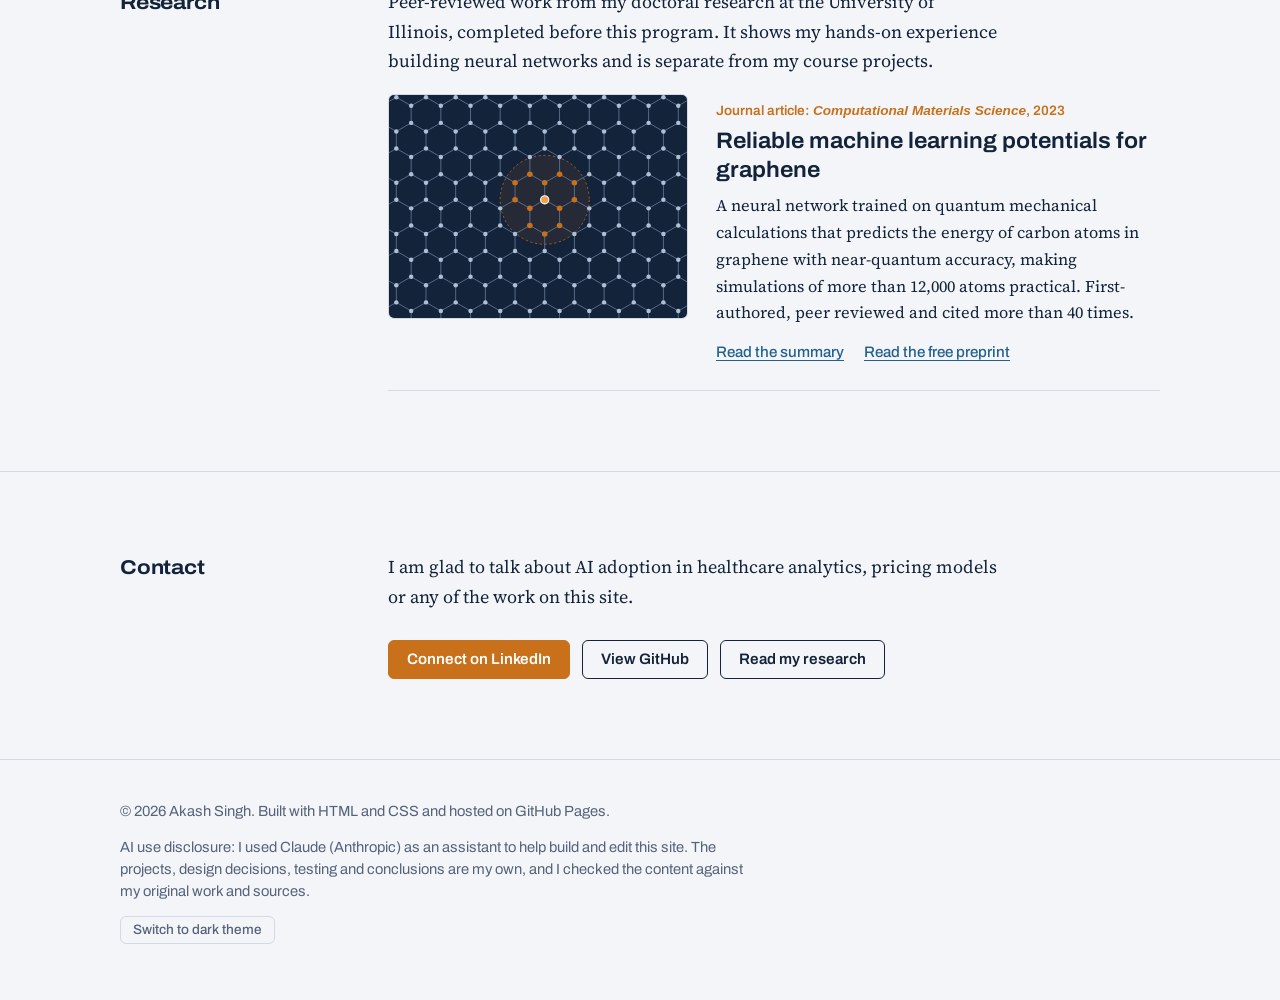
==== commit 43bb523d: "Add Research section: graphene neural network potentials (Comput. Mater. Sci. 2023) Summary page fol" ====
--- a/index.html
+++ b/index.html
@@ -12,7 +12,7 @@
 <link rel="preconnect" href="https://fonts.googleapis.com">
 <link rel="preconnect" href="https://fonts.gstatic.com" crossorigin>
 <link rel="stylesheet" href="https://fonts.googleapis.com/css2?family=Archivo:wdth,wght@100..125,400..800&family=Source+Serif+4:opsz,wght@8..60,400;8..60,600&display=swap">
-<link rel="stylesheet" href="assets/css/site.css">
+<link rel="stylesheet" href="assets/css/site.css?v=20261106">
 </head>
 <body>
 <a class="skip" href="#main">Skip to content</a>
@@ -25,6 +25,7 @@
       <a href="#value">Value</a>
       <a href="#skills">Skills</a>
       <a href="#projects">Projects</a>
+      <a href="#research">Research</a>
       <a href="#contact">Contact</a>
     </nav>
   </div>
@@ -181,6 +182,29 @@
     </div>
   </section>
 
+  <section class="section" id="research">
+    <div class="wrap split">
+      <h2>Research</h2>
+      <div>
+        <p>Peer-reviewed work from my doctoral research at the University of Illinois, completed before this program. It shows my hands-on experience building neural networks and is separate from my course projects.</p>
+        <ul class="project-list">
+          <li class="project-row">
+            <a href="projects/graphene-ml-potentials.html" tabindex="-1" aria-hidden="true"><img src="assets/img/graphene-lattice.svg" alt="" width="800" height="600" loading="lazy"></a>
+            <div>
+              <span class="kind">Journal article: <i>Computational Materials Science</i>, 2023</span>
+              <h3><a href="projects/graphene-ml-potentials.html">Reliable machine learning potentials for graphene</a></h3>
+              <p>A neural network trained on quantum mechanical calculations that predicts the energy of carbon atoms in graphene with near-quantum accuracy, making simulations of more than 12,000 atoms practical. First-authored, peer reviewed and cited more than 40 times.</p>
+              <div class="links">
+                <a href="projects/graphene-ml-potentials.html">Read the summary</a>
+                <a href="https://arxiv.org/abs/2306.07246" target="_blank" rel="noopener">Read the free preprint</a>
+              </div>
+            </div>
+          </li>
+        </ul>
+      </div>
+    </div>
+  </section>
+
   <section class="section" id="contact">
     <div class="wrap split">
       <h2>Contact</h2>
@@ -203,6 +227,6 @@
     <button class="theme-toggle" type="button" id="theme-toggle">Switch to dark theme</button>
   </div>
 </footer>
-<script src="assets/theme.js"></script>
+<script src="assets/theme.js?v=20261106"></script>
 </body>
 </html>
--- a/assets/css/site.css
+++ b/assets/css/site.css
@@ -239,3 +239,17 @@
 .skill-groups dt { font: 650 .98rem/1.3 var(--display); margin-bottom: 10px; }
 .skill-groups dd { margin: 0; display: flex; flex-wrap: wrap; gap: 8px; }
 .skill-groups dd span { font: 500 .88rem/1.2 var(--display); padding: 6px 10px; border: 1px solid var(--rule); border-radius: 999px; background: var(--surface); }
+
+/* Research pipeline: a real sequence, so numbered */
+.pipeline { list-style: none; counter-reset: p; display: grid; grid-template-columns: repeat(5, minmax(0, 1fr)); gap: 12px; padding: 0 !important; margin: 8px 0 32px !important; max-width: none !important; }
+.pipeline li { counter-increment: p; position: relative; background: var(--surface); border: 1px solid var(--rule); border-top: 3px solid var(--saffron); border-radius: 6px; padding: 14px 14px 16px; margin: 0 !important; }
+.pipeline li::before { content: counter(p); display: block; font: 800 1.15rem/1 var(--display); color: var(--saffron); margin-bottom: 8px; }
+.pipeline li:not(:last-child)::after { content: ""; position: absolute; right: -10px; top: 50%; width: 8px; height: 8px; border-top: 2px solid var(--muted); border-right: 2px solid var(--muted); transform: translateY(-50%) rotate(45deg); }
+.pipeline b { display: block; font: 650 .98rem/1.25 var(--display); margin-bottom: 6px; }
+.pipeline span { display: block; font: 400 .88rem/1.45 var(--display); color: var(--muted); }
+@media (max-width: 980px) {
+  .pipeline { grid-template-columns: minmax(0, 1fr); }
+  .pipeline li:not(:last-child)::after { right: auto; left: 24px; top: auto; bottom: -11px; transform: rotate(135deg); }
+}
+.fig-narrow { max-width: 520px; }
+@media (max-width: 560px) { .site-nav { gap: 2px 16px; font-size: .9rem; } .site-nav a { padding: 6px 0; } }
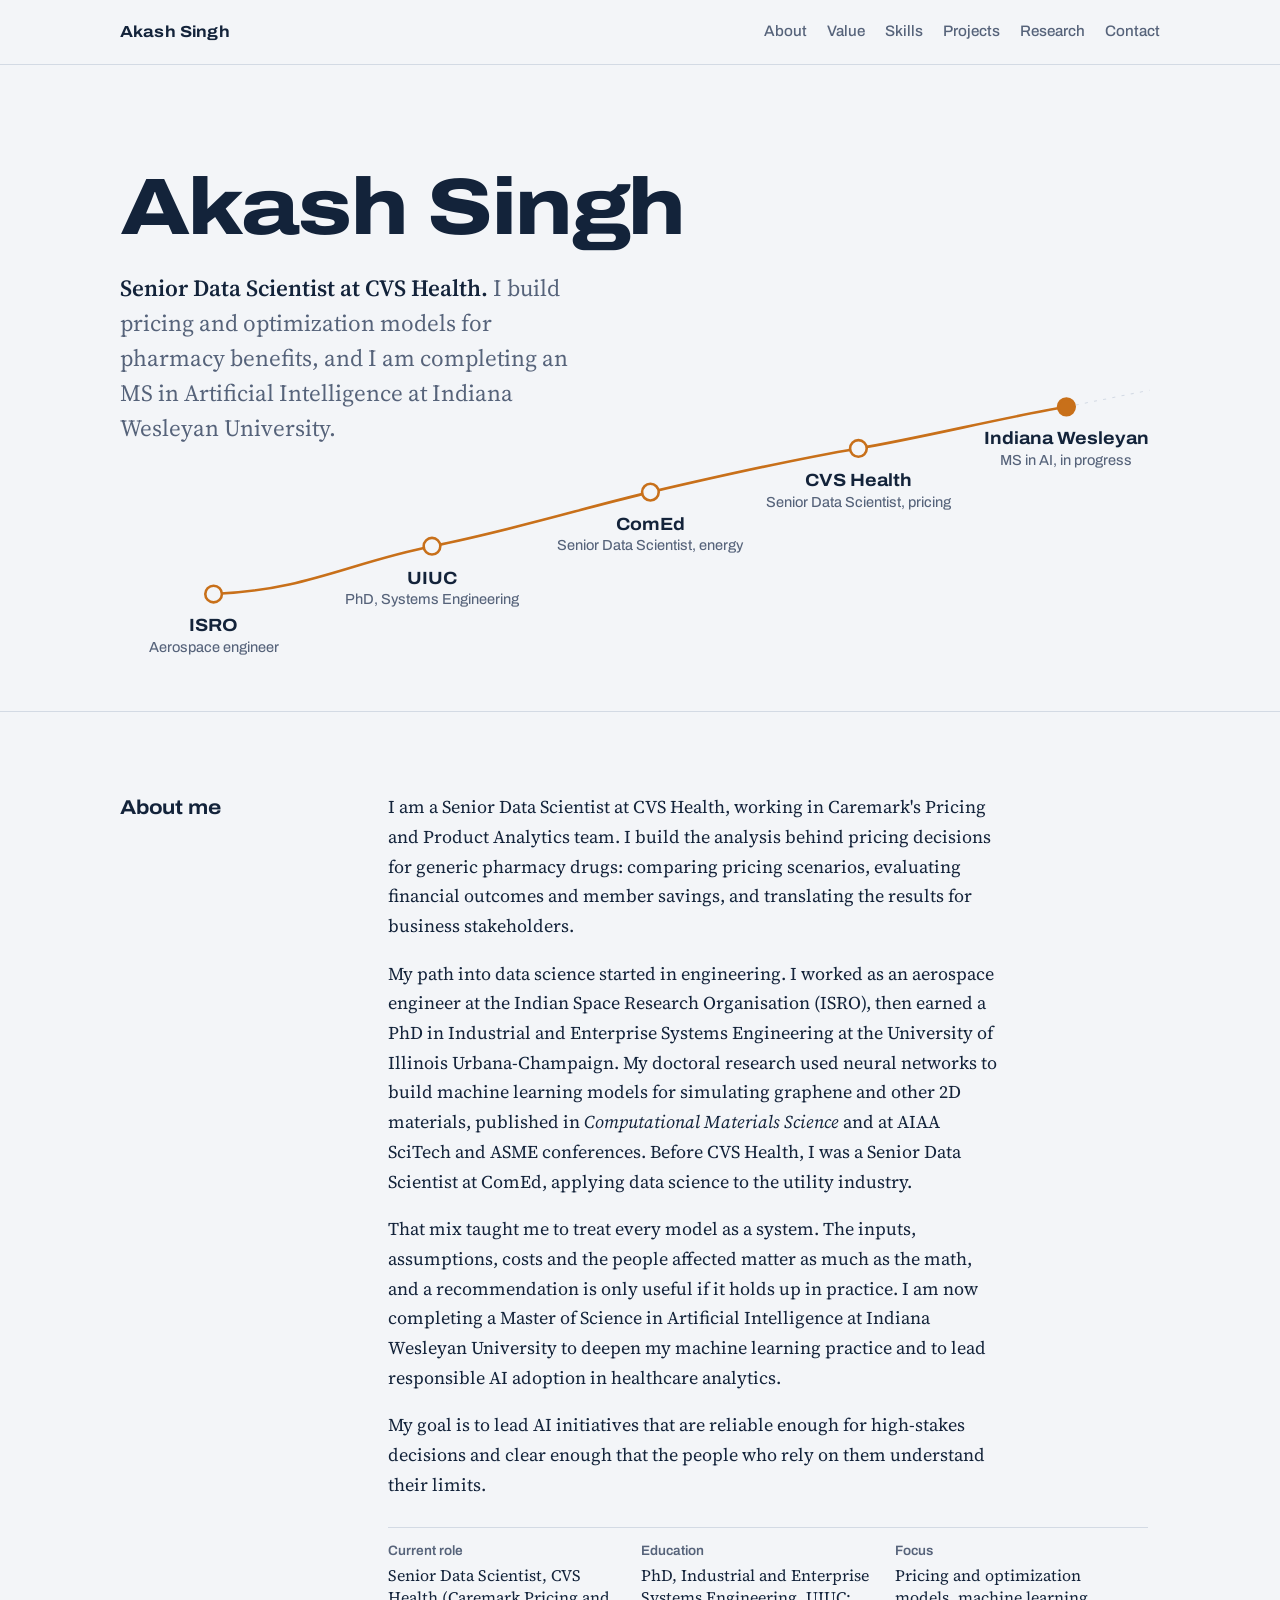
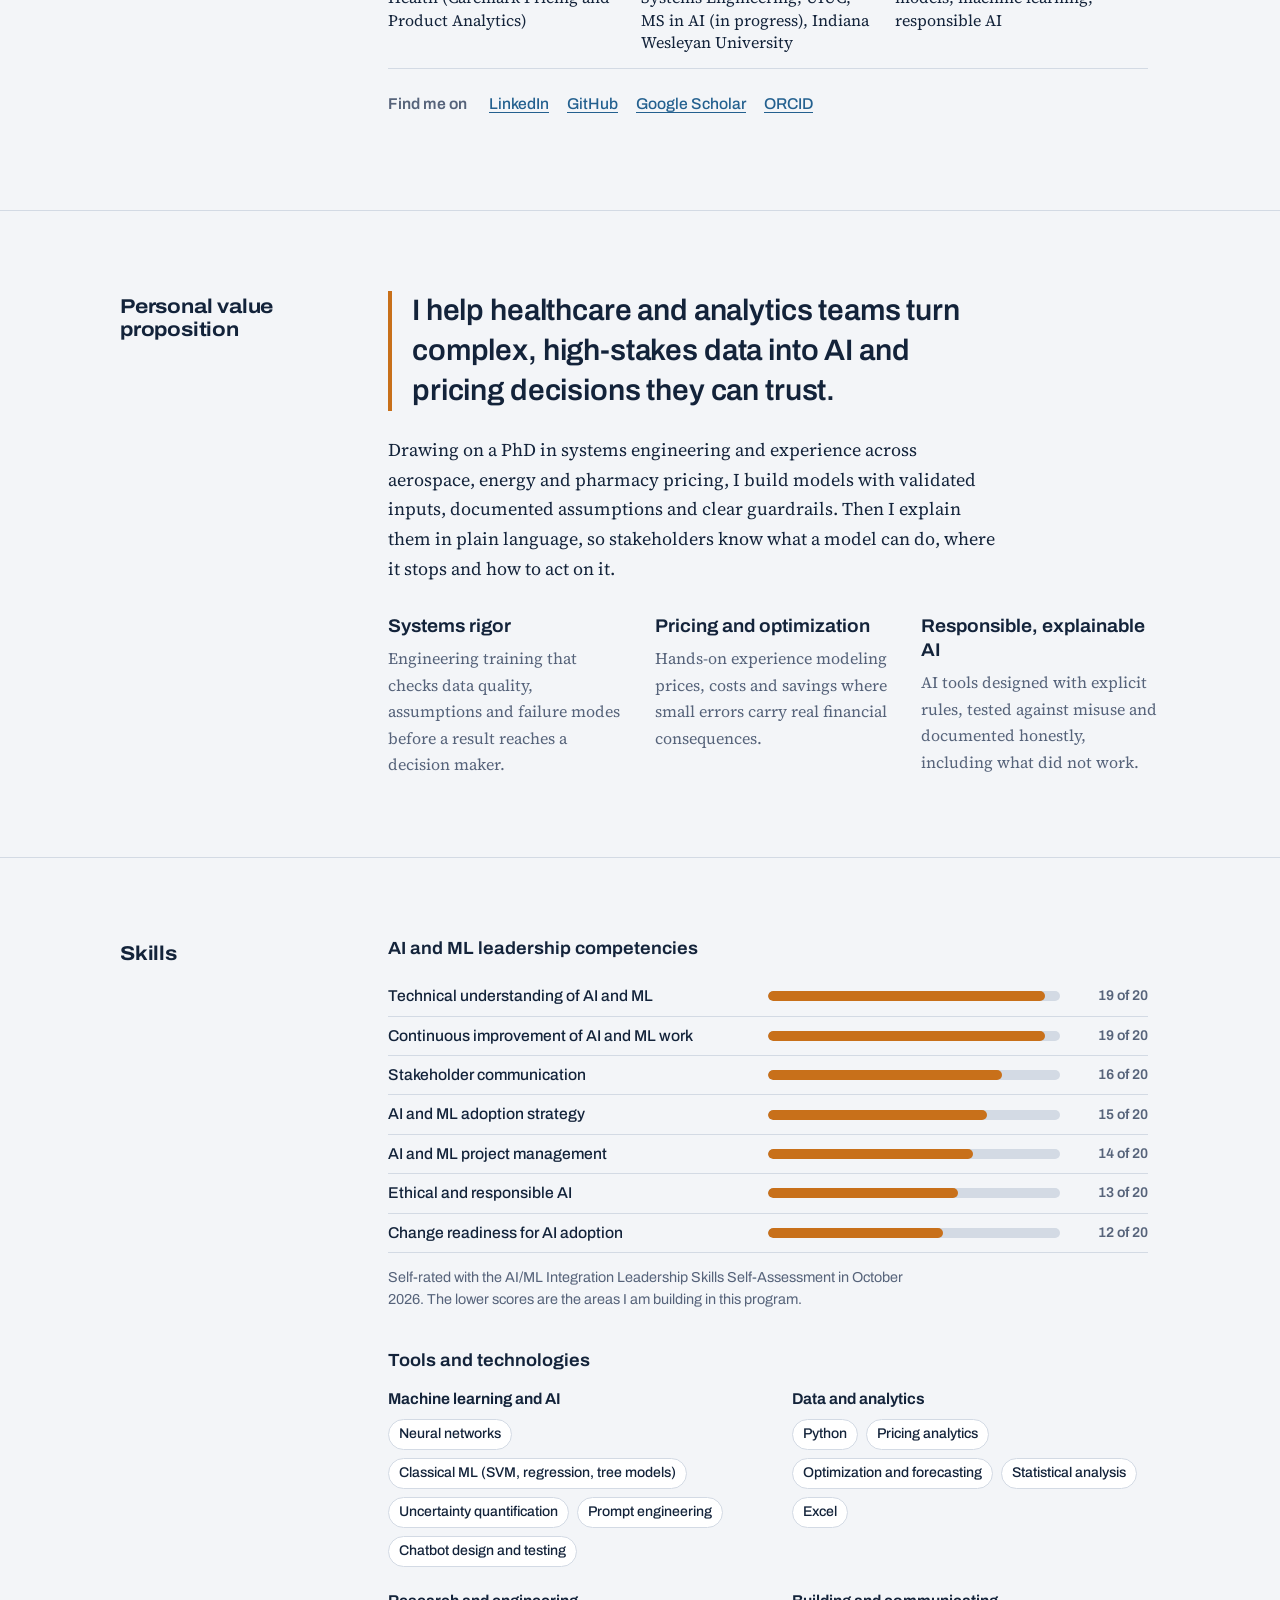
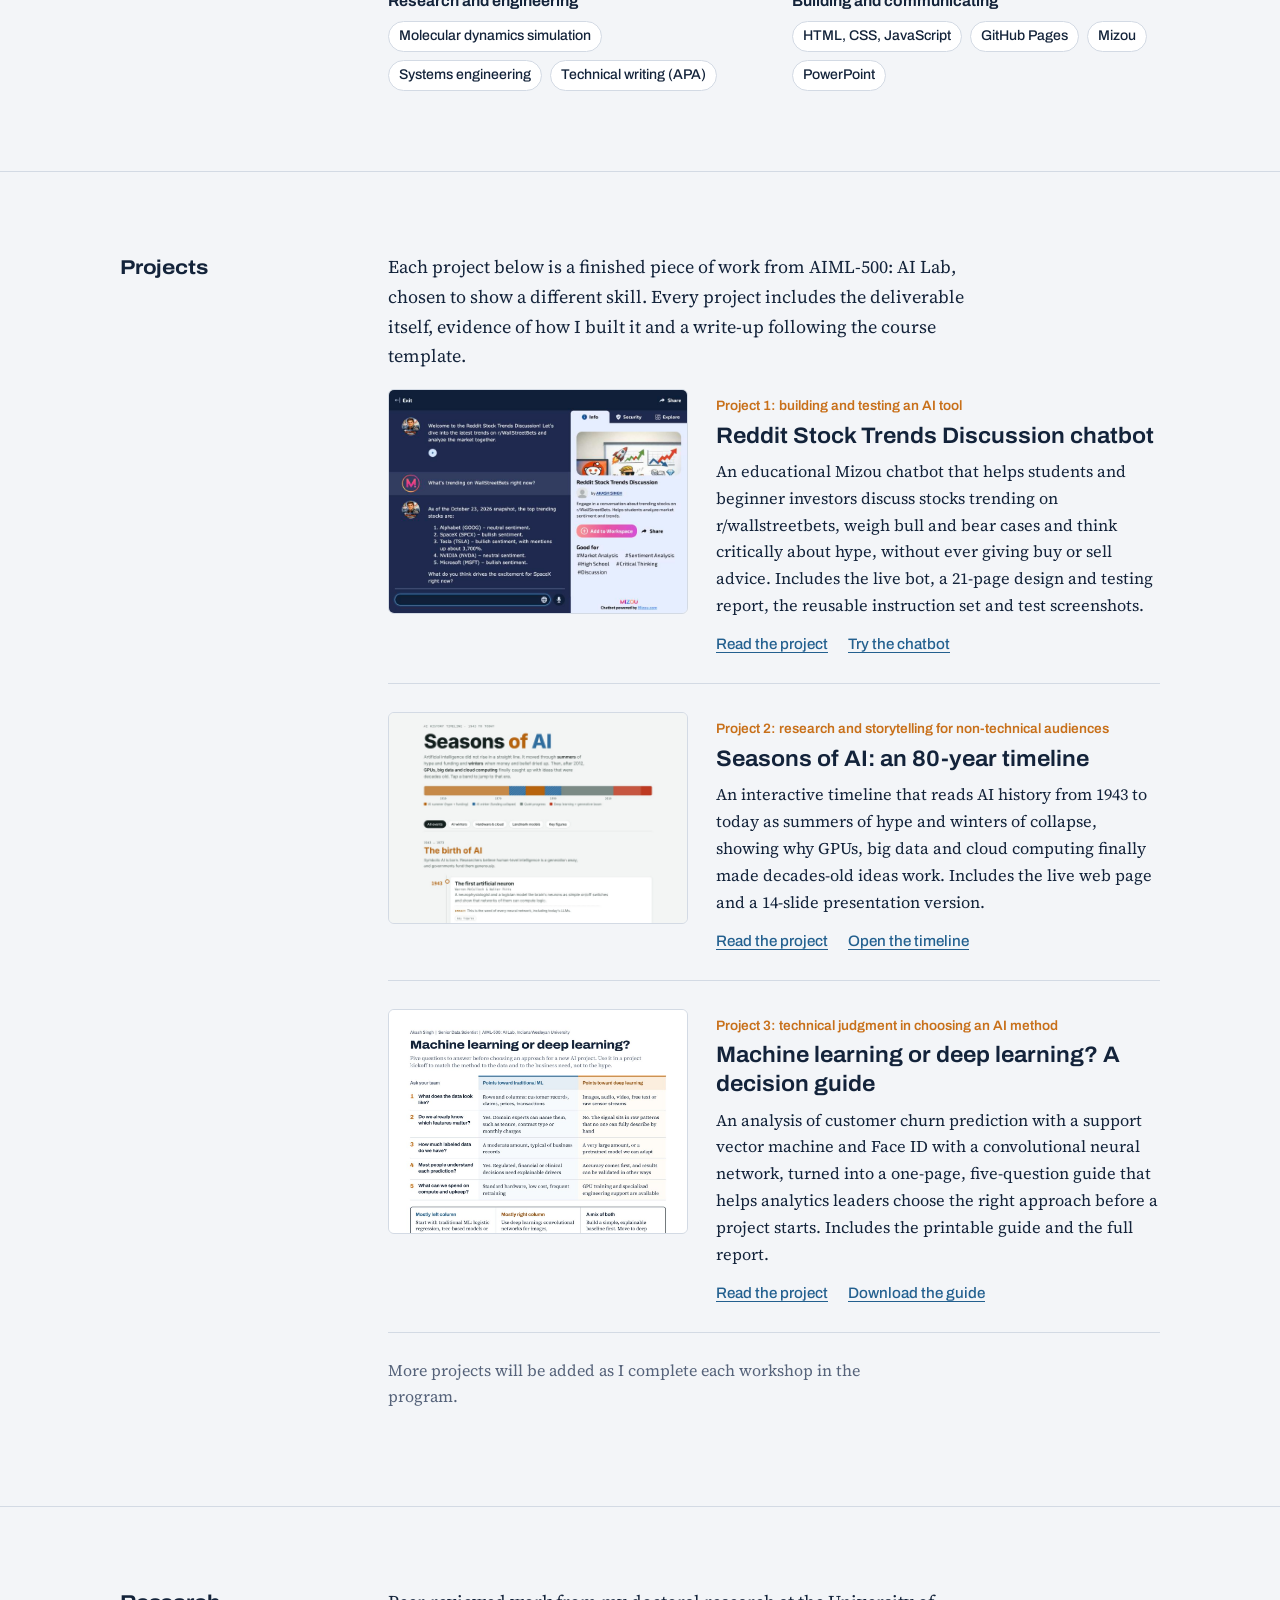
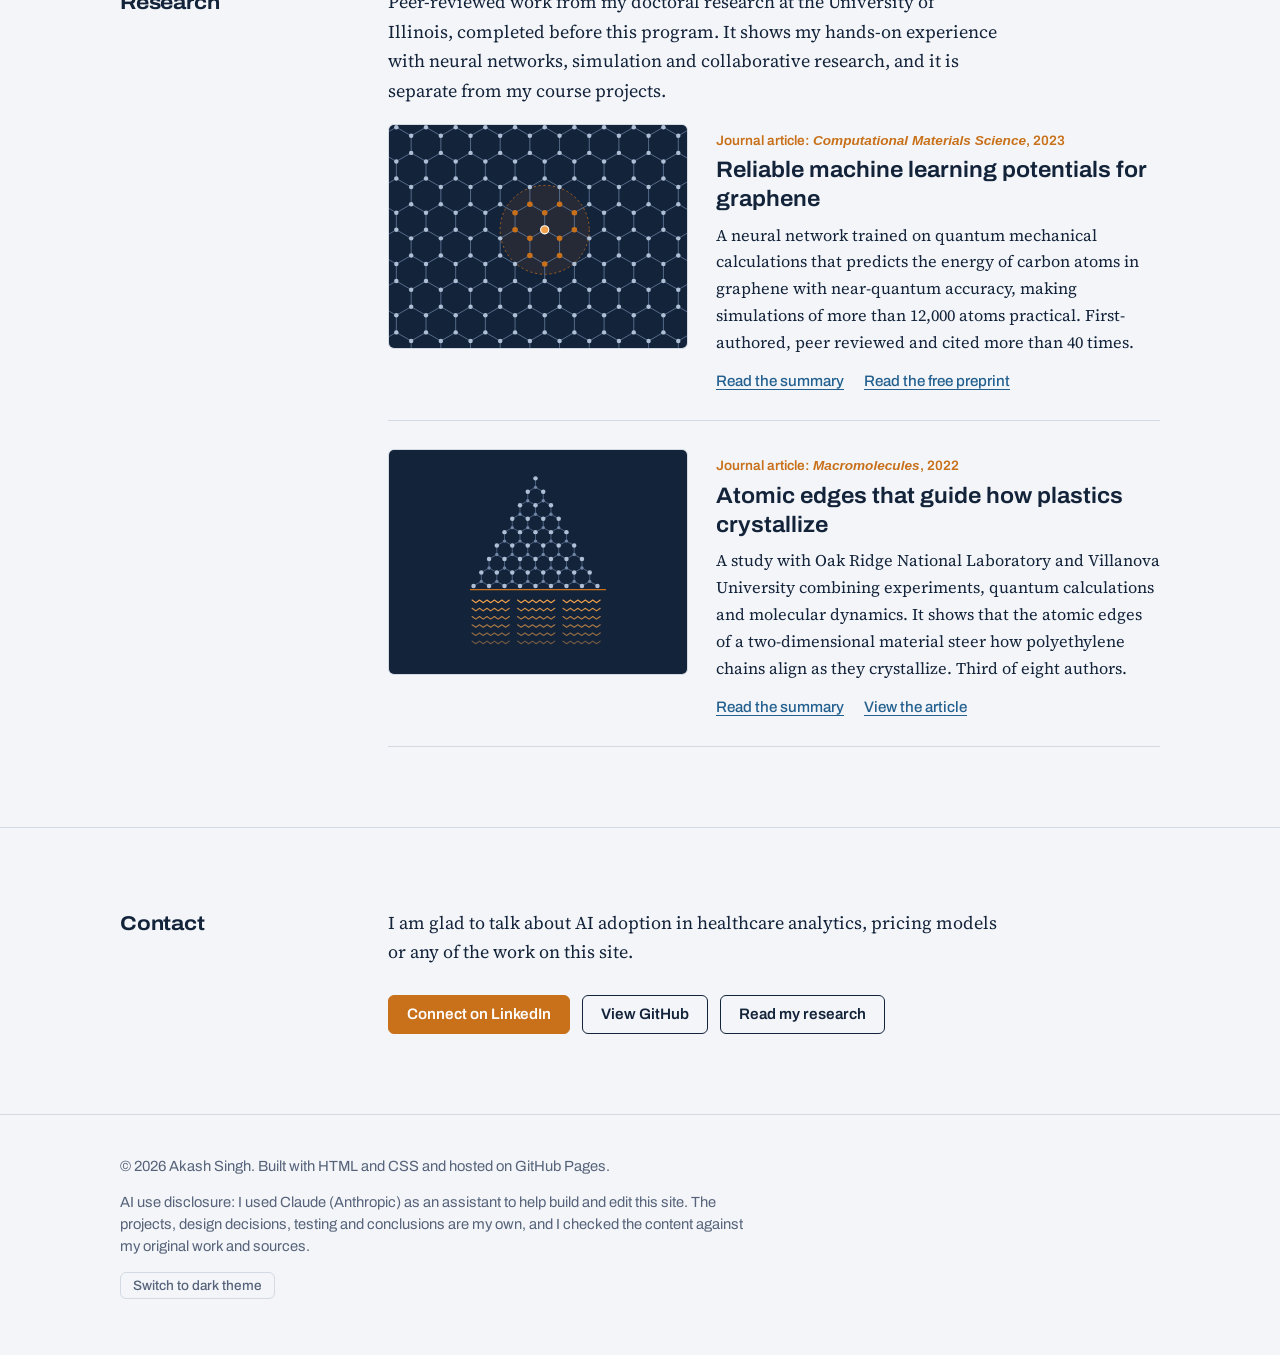
==== commit 561d899a: "Add research: edge-guided polyethylene crystallization (Macromolecules 2022) Co-Authored-By: Claude " ====
--- a/index.html
+++ b/index.html
@@ -186,7 +186,7 @@
     <div class="wrap split">
       <h2>Research</h2>
       <div>
-        <p>Peer-reviewed work from my doctoral research at the University of Illinois, completed before this program. It shows my hands-on experience building neural networks and is separate from my course projects.</p>
+        <p>Peer-reviewed work from my doctoral research at the University of Illinois, completed before this program. It shows my hands-on experience with neural networks, simulation and collaborative research, and it is separate from my course projects.</p>
         <ul class="project-list">
           <li class="project-row">
             <a href="projects/graphene-ml-potentials.html" tabindex="-1" aria-hidden="true"><img src="assets/img/graphene-lattice.svg" alt="" width="800" height="600" loading="lazy"></a>
@@ -197,6 +197,18 @@
               <div class="links">
                 <a href="projects/graphene-ml-potentials.html">Read the summary</a>
                 <a href="https://arxiv.org/abs/2306.07246" target="_blank" rel="noopener">Read the free preprint</a>
+              </div>
+            </div>
+          </li>
+          <li class="project-row">
+            <a href="projects/polyethylene-2d-edges.html" tabindex="-1" aria-hidden="true"><img src="assets/img/polyethylene-edge.svg" alt="" width="800" height="600" loading="lazy"></a>
+            <div>
+              <span class="kind">Journal article: <i>Macromolecules</i>, 2022</span>
+              <h3><a href="projects/polyethylene-2d-edges.html">Atomic edges that guide how plastics crystallize</a></h3>
+              <p>A study with Oak Ridge National Laboratory and Villanova University combining experiments, quantum calculations and molecular dynamics. It shows that the atomic edges of a two-dimensional material steer how polyethylene chains align as they crystallize. Third of eight authors.</p>
+              <div class="links">
+                <a href="projects/polyethylene-2d-edges.html">Read the summary</a>
+                <a href="https://doi.org/10.1021/acs.macromol.1c01978" target="_blank" rel="noopener">View the article</a>
               </div>
             </div>
           </li>
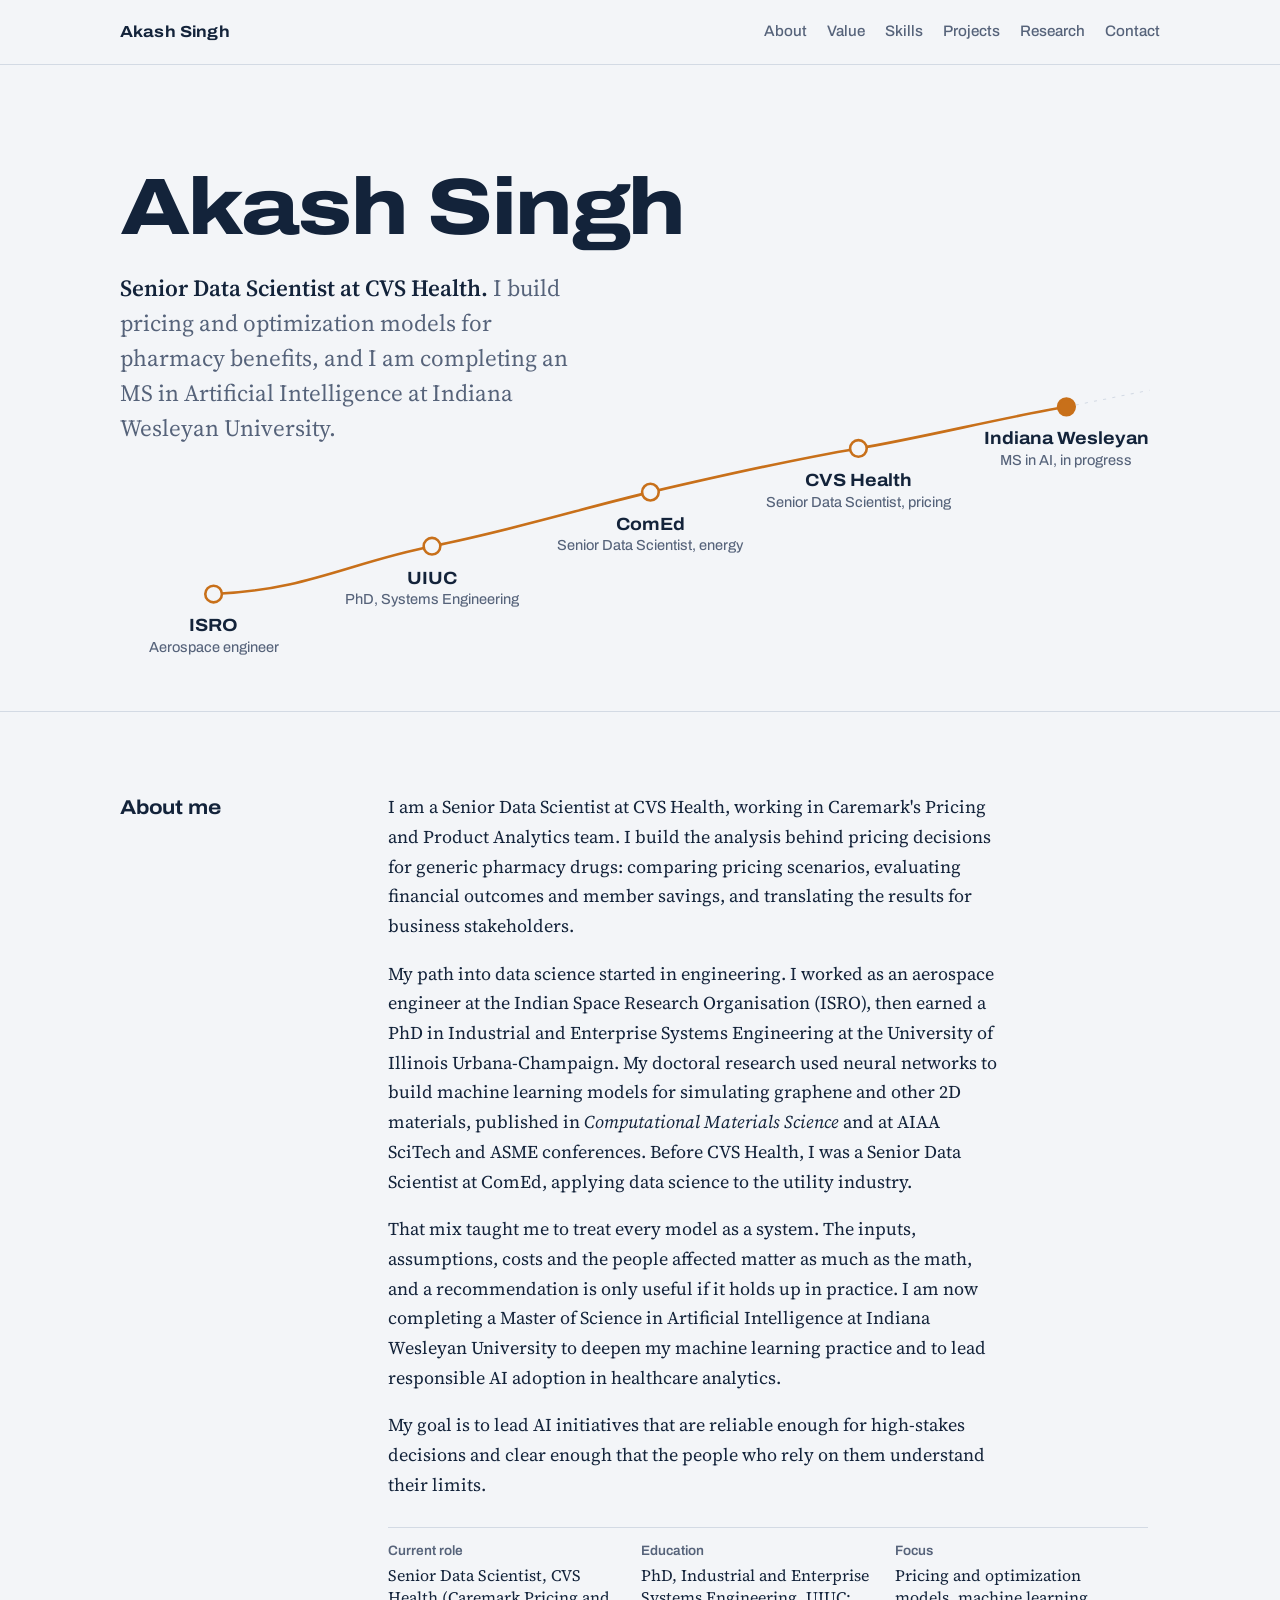
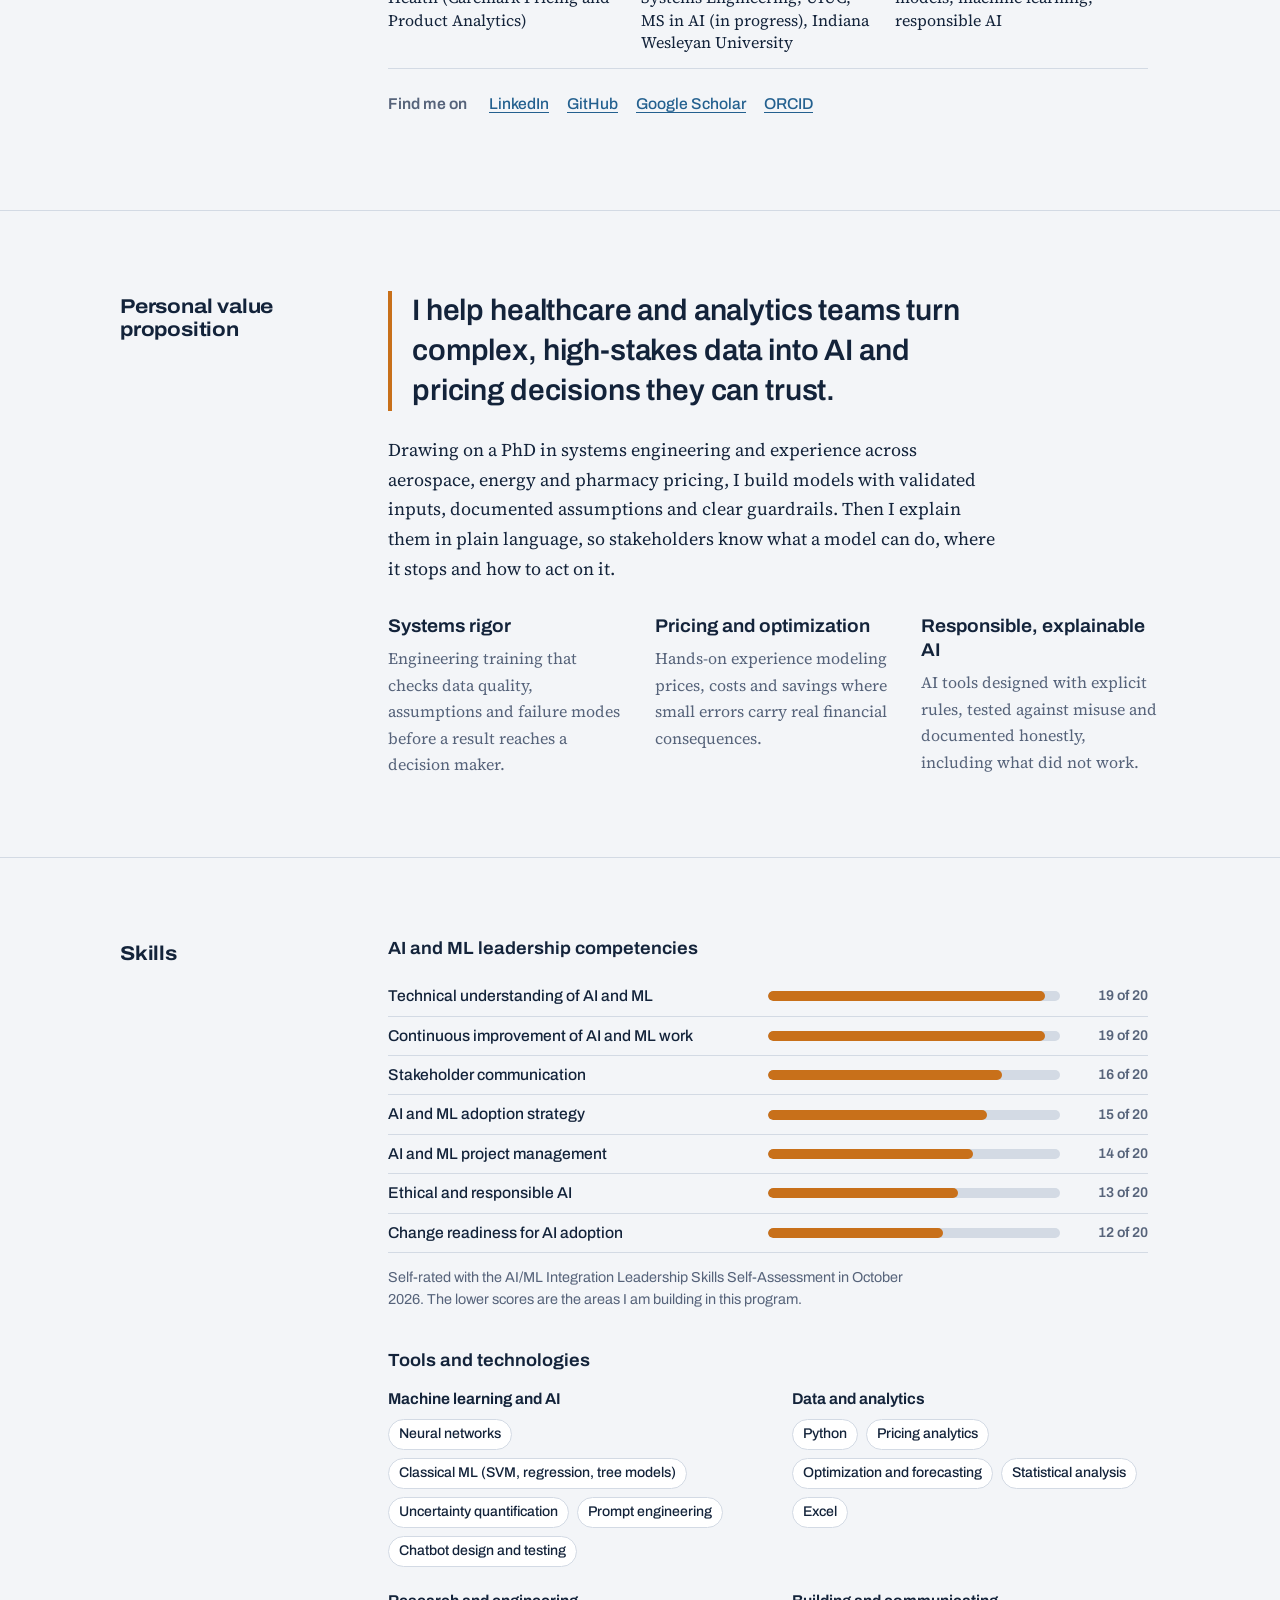
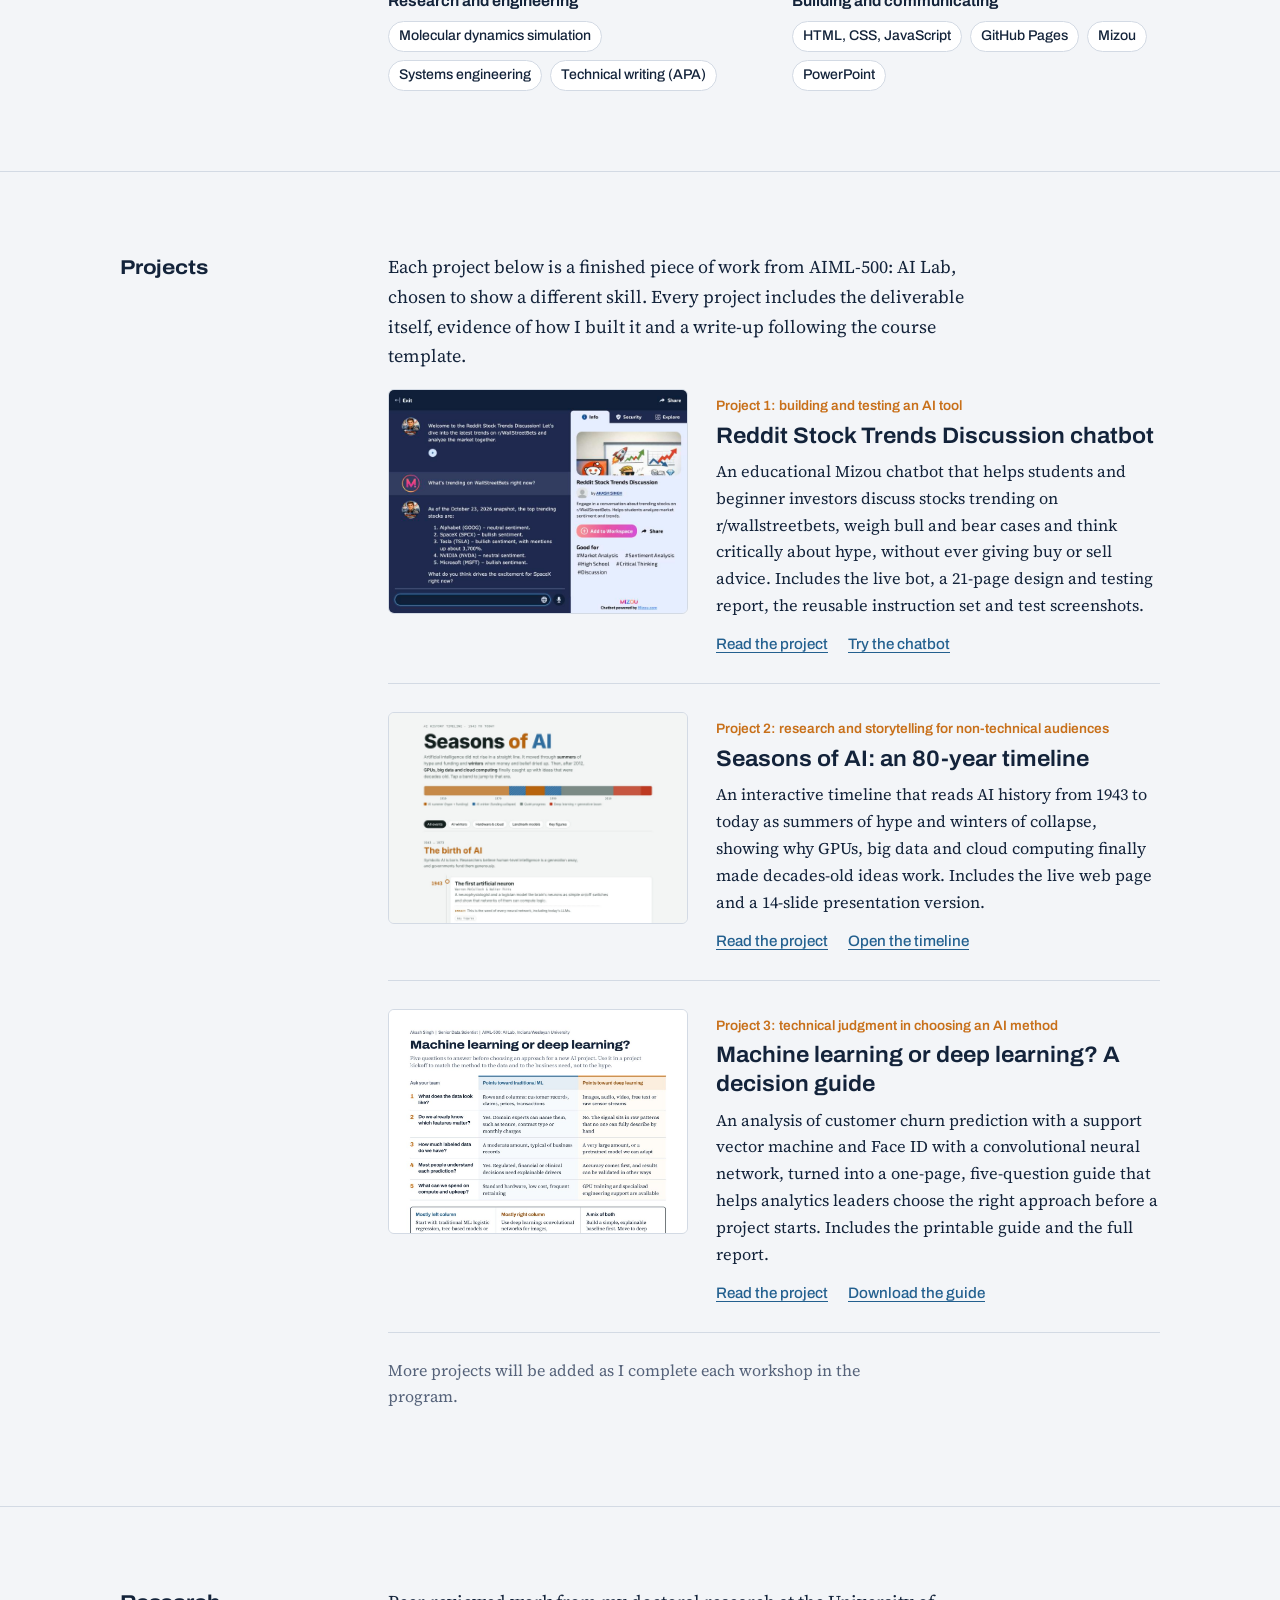
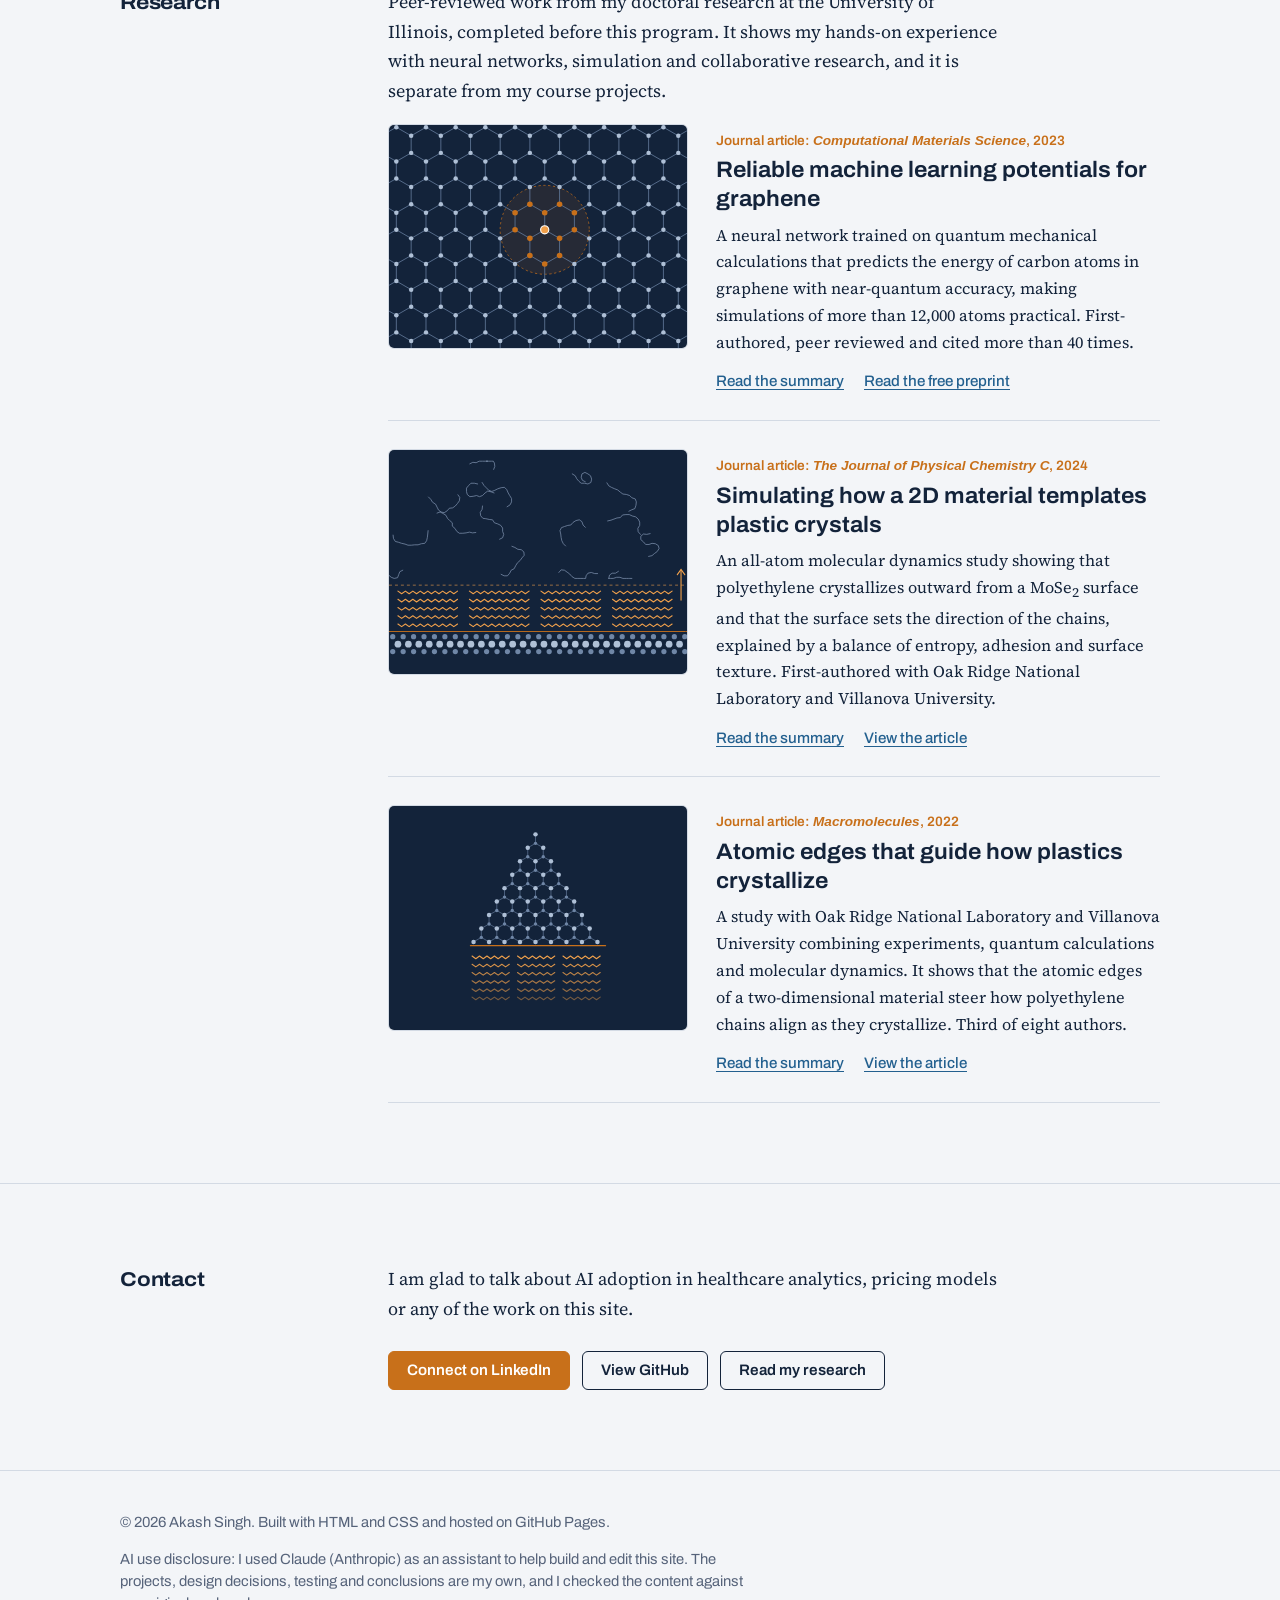
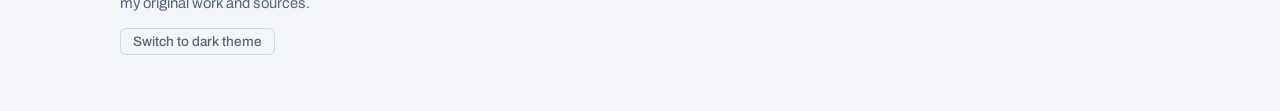
==== commit 577bf7ba: "Add research: MoSe2 templating of polyethylene (J. Phys. Chem. C 2024) Also correct the cross-refere" ====
--- a/index.html
+++ b/index.html
@@ -201,6 +201,18 @@
             </div>
           </li>
           <li class="project-row">
+            <a href="projects/mose2-templating-polyethylene.html" tabindex="-1" aria-hidden="true"><img src="assets/img/pe-templating.svg" alt="" width="800" height="600" loading="lazy"></a>
+            <div>
+              <span class="kind">Journal article: <i>The Journal of Physical Chemistry C</i>, 2024</span>
+              <h3><a href="projects/mose2-templating-polyethylene.html">Simulating how a 2D material templates plastic crystals</a></h3>
+              <p>An all-atom molecular dynamics study showing that polyethylene crystallizes outward from a MoSe<sub>2</sub> surface and that the surface sets the direction of the chains, explained by a balance of entropy, adhesion and surface texture. First-authored with Oak Ridge National Laboratory and Villanova University.</p>
+              <div class="links">
+                <a href="projects/mose2-templating-polyethylene.html">Read the summary</a>
+                <a href="https://doi.org/10.1021/acs.jpcc.3c06850" target="_blank" rel="noopener">View the article</a>
+              </div>
+            </div>
+          </li>
+          <li class="project-row">
             <a href="projects/polyethylene-2d-edges.html" tabindex="-1" aria-hidden="true"><img src="assets/img/polyethylene-edge.svg" alt="" width="800" height="600" loading="lazy"></a>
             <div>
               <span class="kind">Journal article: <i>Macromolecules</i>, 2022</span>
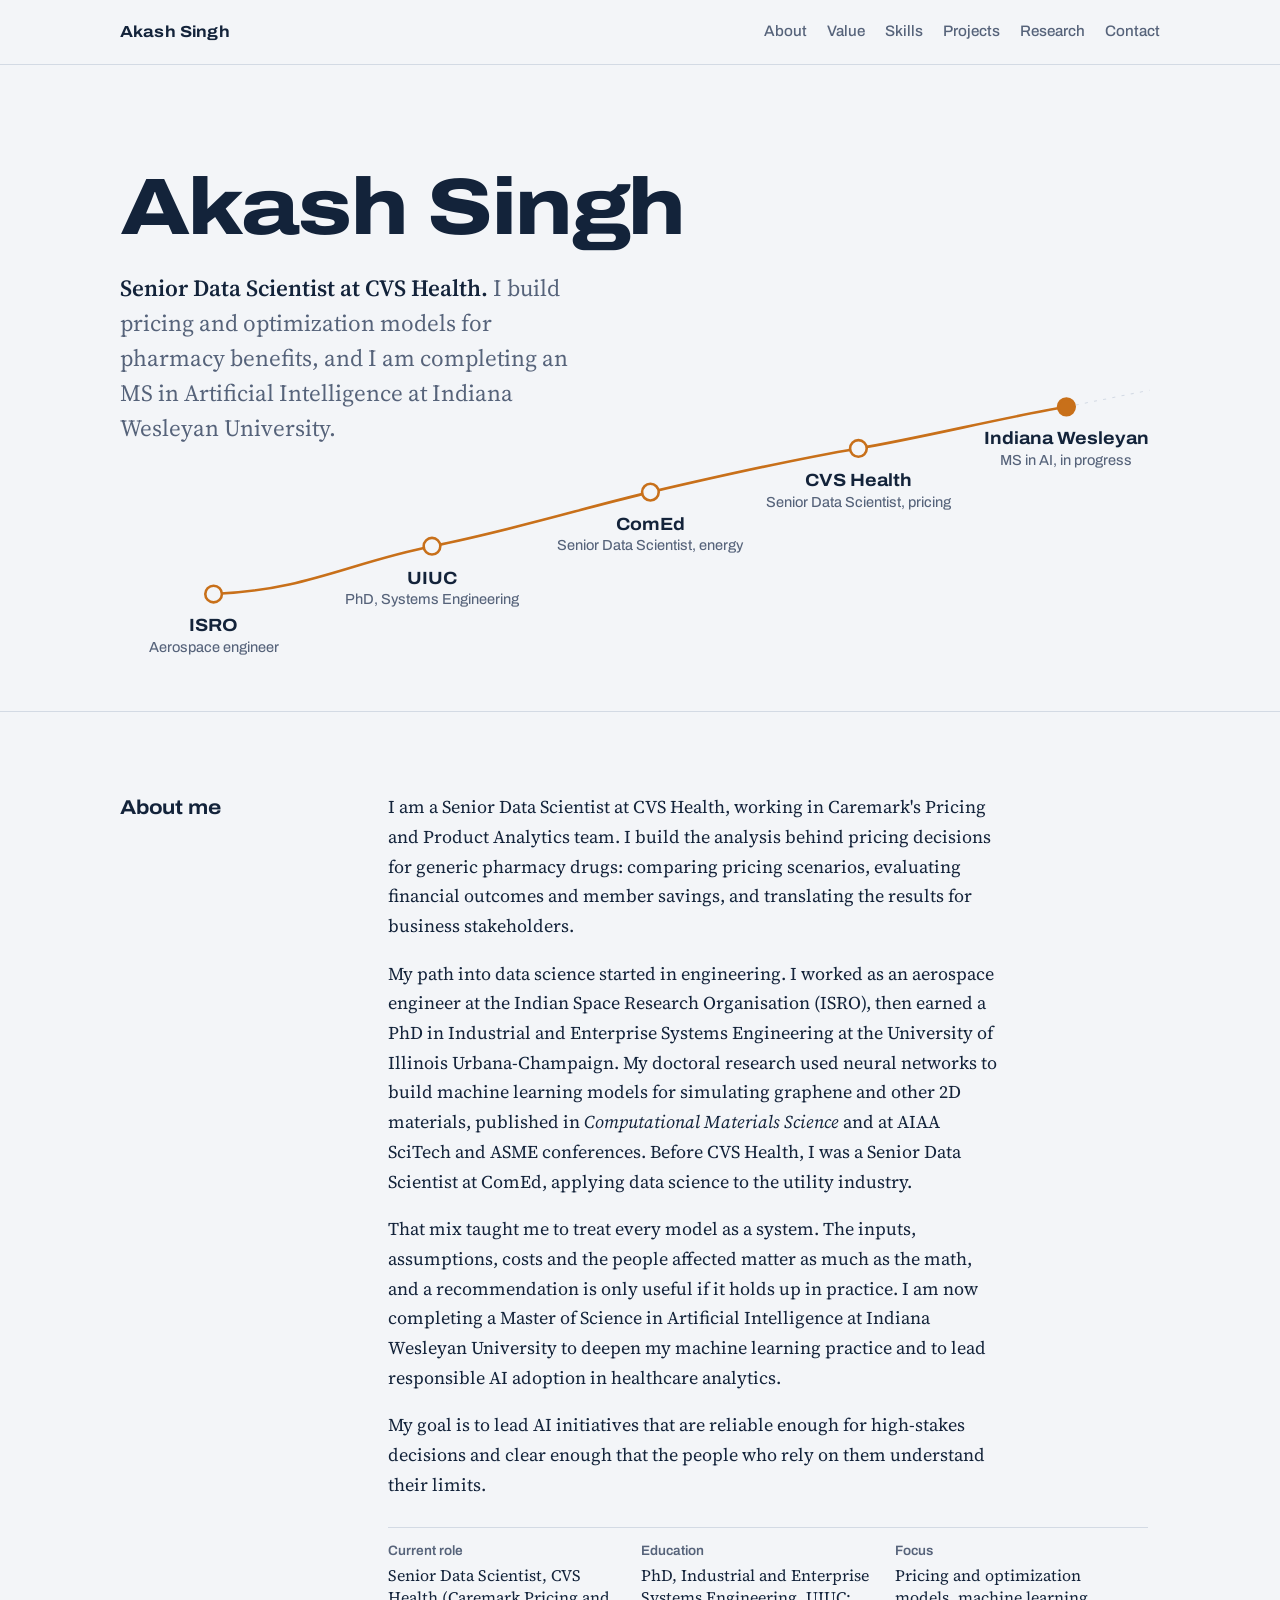
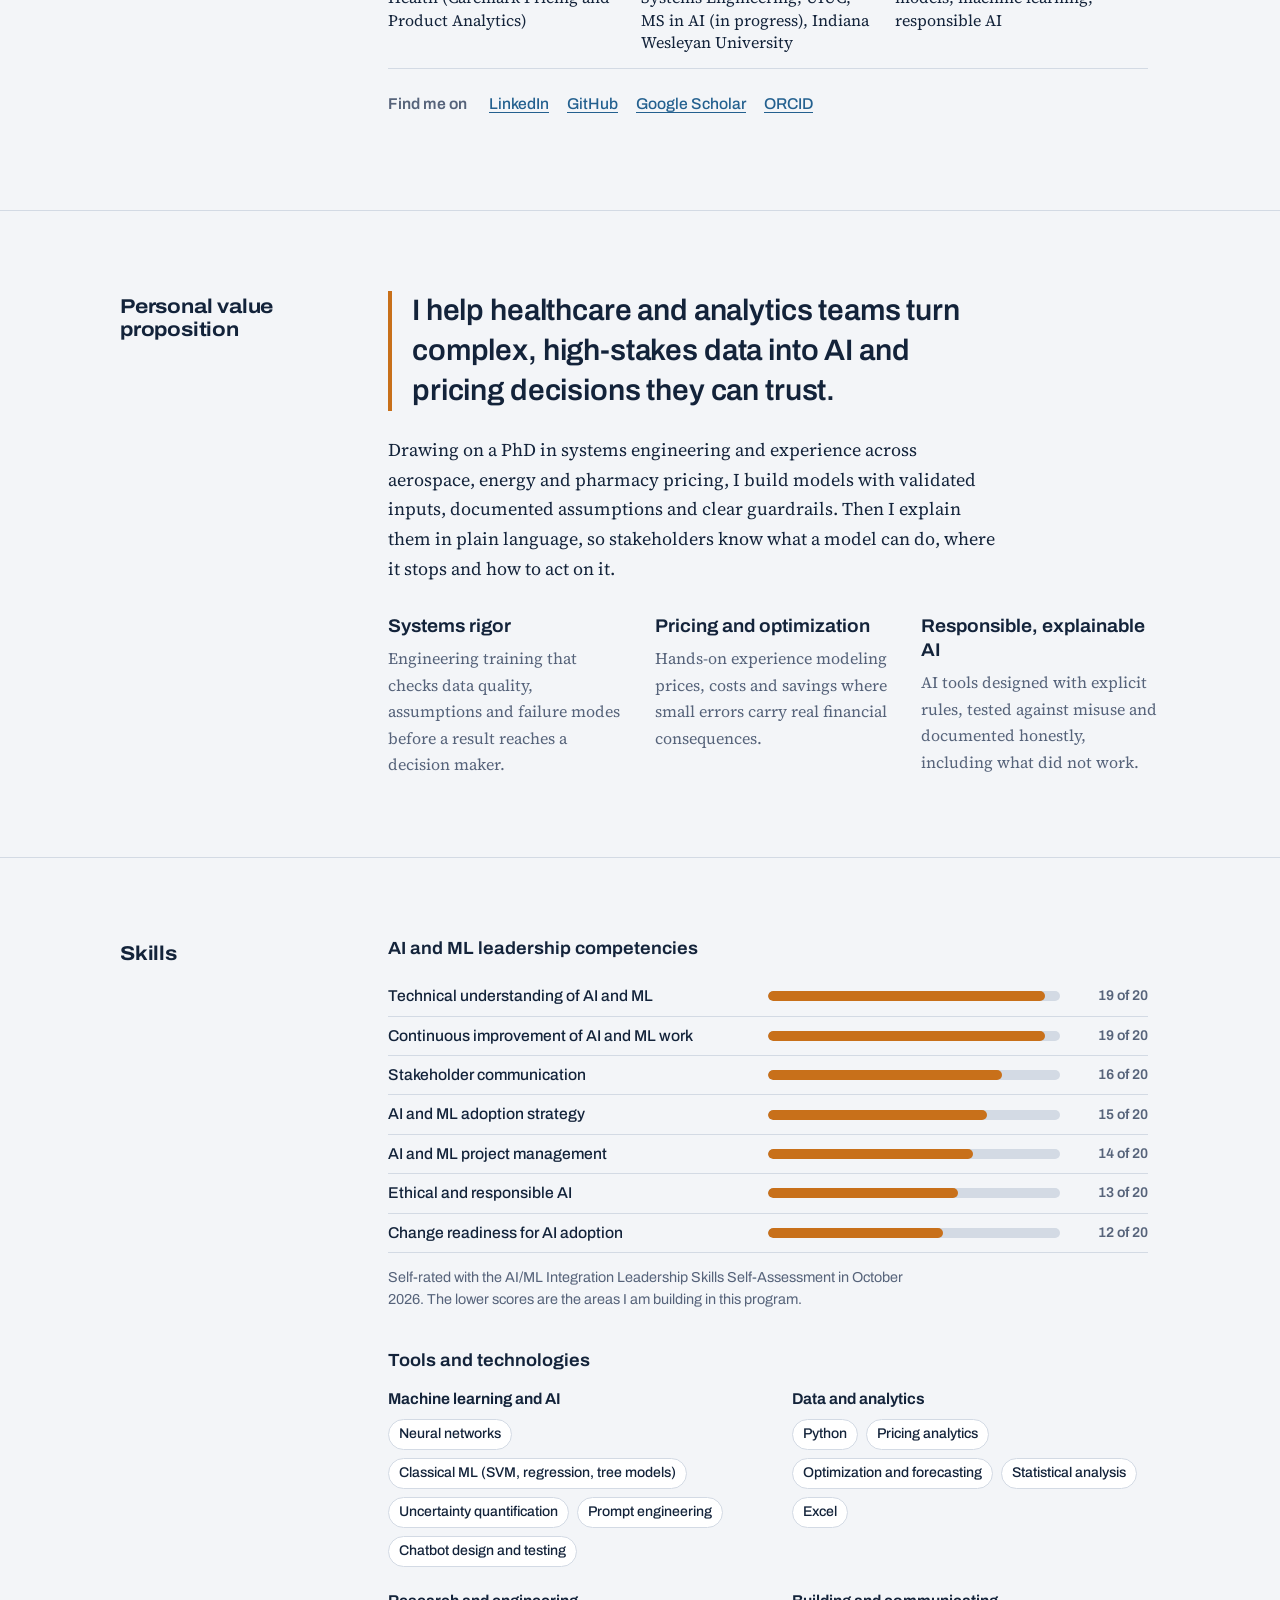
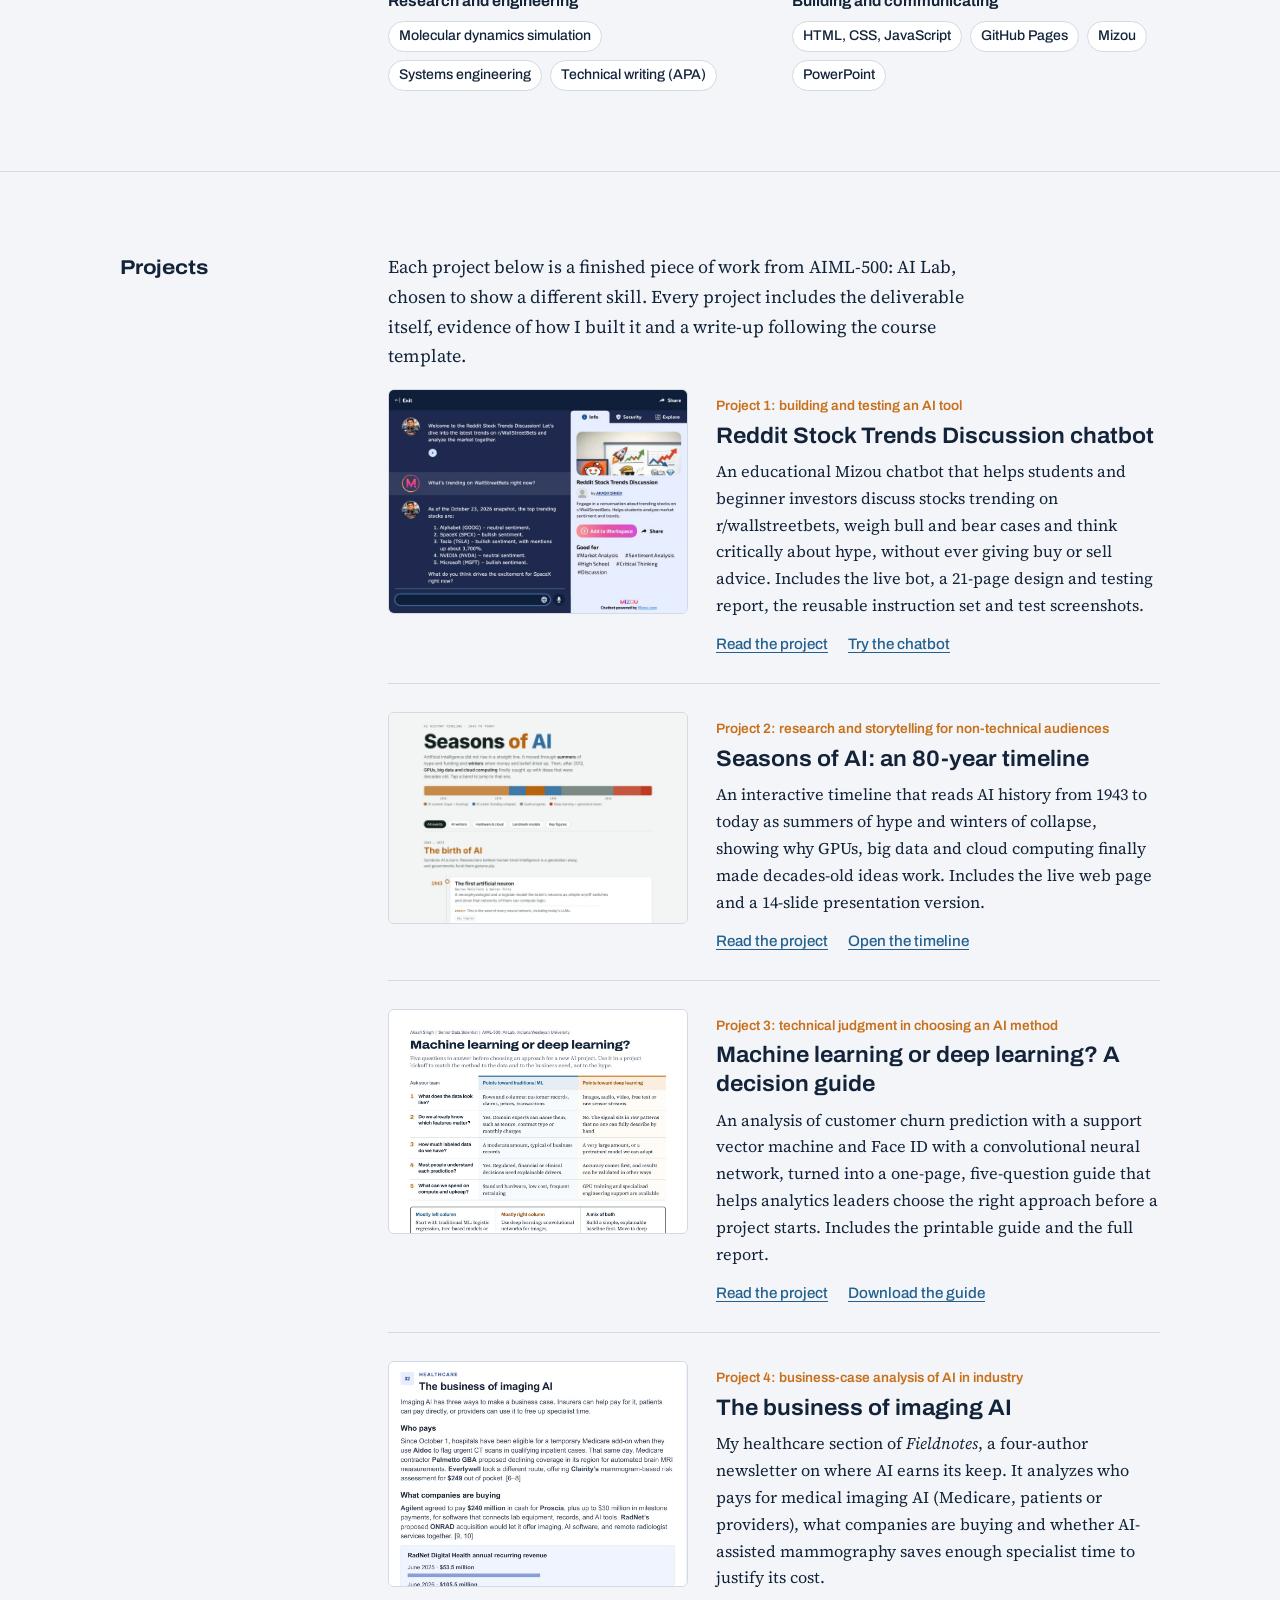
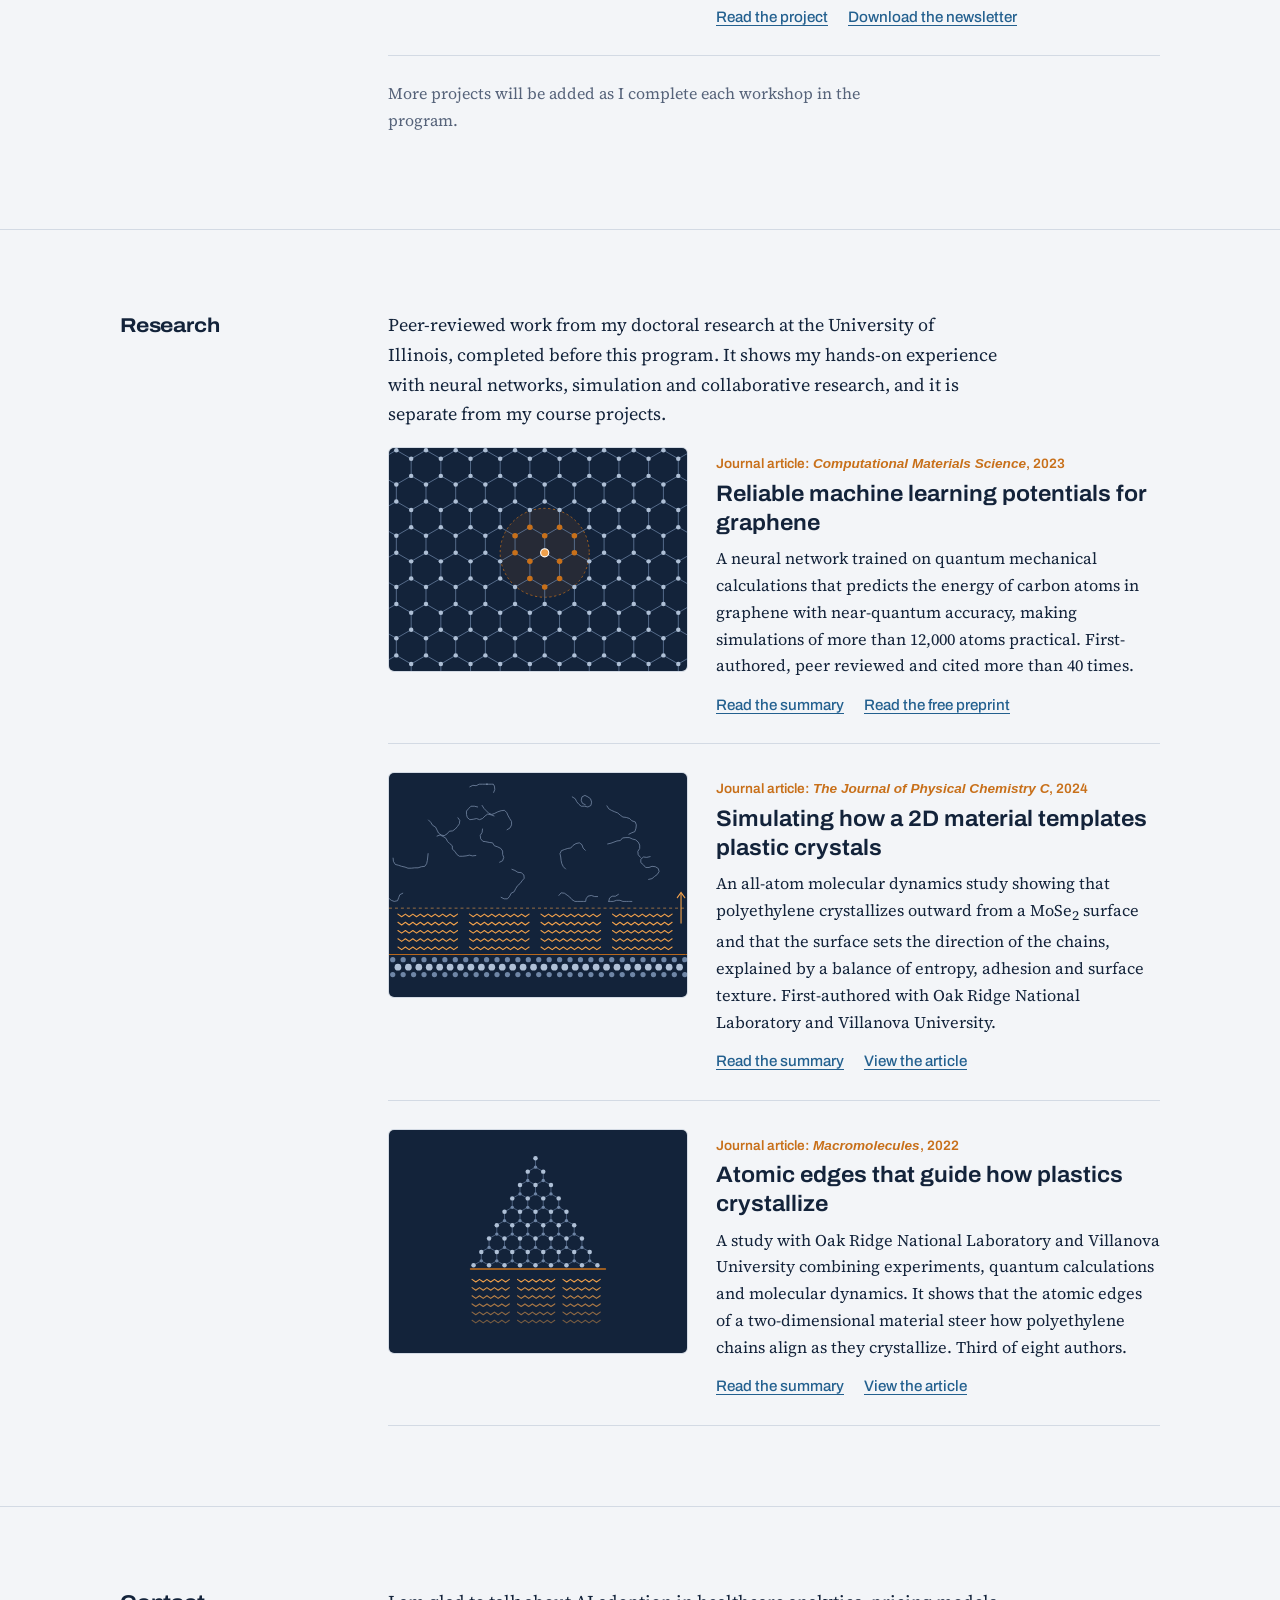
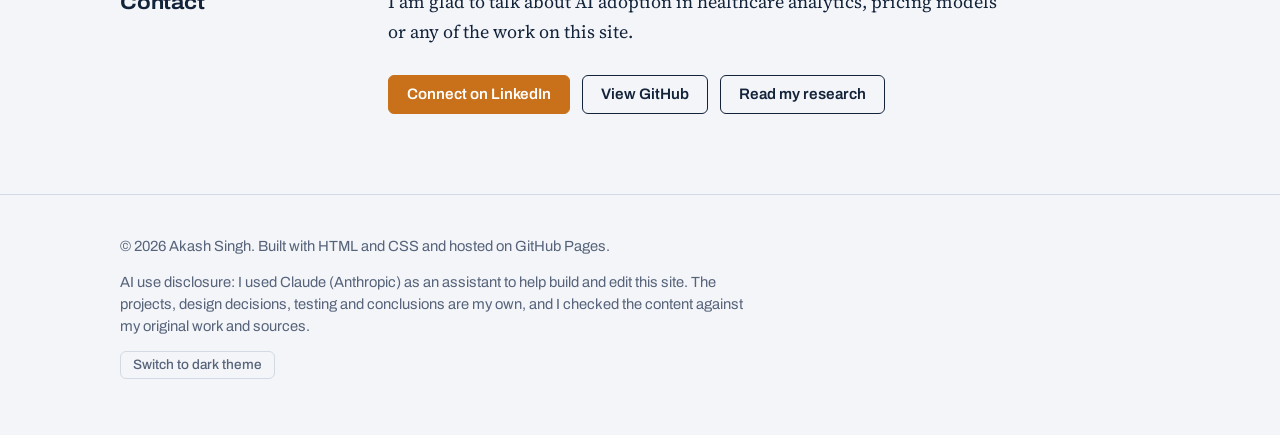
==== commit f6d16f14: "Add Project 4: The business of imaging AI (Fieldnotes healthcare section) Full team newsletter avail" ====
--- a/index.html
+++ b/index.html
@@ -176,6 +176,18 @@
               </div>
             </div>
           </li>
+          <li class="project-row">
+            <a href="projects/fieldnotes-imaging-ai.html" tabindex="-1" aria-hidden="true"><img src="assets/img/fieldnotes-healthcare-thumb.jpg" alt="" width="1100" height="825" loading="lazy"></a>
+            <div>
+              <span class="kind">Project 4: business-case analysis of AI in industry</span>
+              <h3><a href="projects/fieldnotes-imaging-ai.html">The business of imaging AI</a></h3>
+              <p>My healthcare section of <i>Fieldnotes</i>, a four-author newsletter on where AI earns its keep. It analyzes who pays for medical imaging AI (Medicare, patients or providers), what companies are buying and whether AI-assisted mammography saves enough specialist time to justify its cost.</p>
+              <div class="links">
+                <a href="projects/fieldnotes-imaging-ai.html">Read the project</a>
+                <a href="assets/files/Fieldnotes_AI_at_Work_November_2026.pdf">Download the newsletter</a>
+              </div>
+            </div>
+          </li>
         </ul>
         <p class="slot">More projects will be added as I complete each workshop in the program.</p>
       </div>
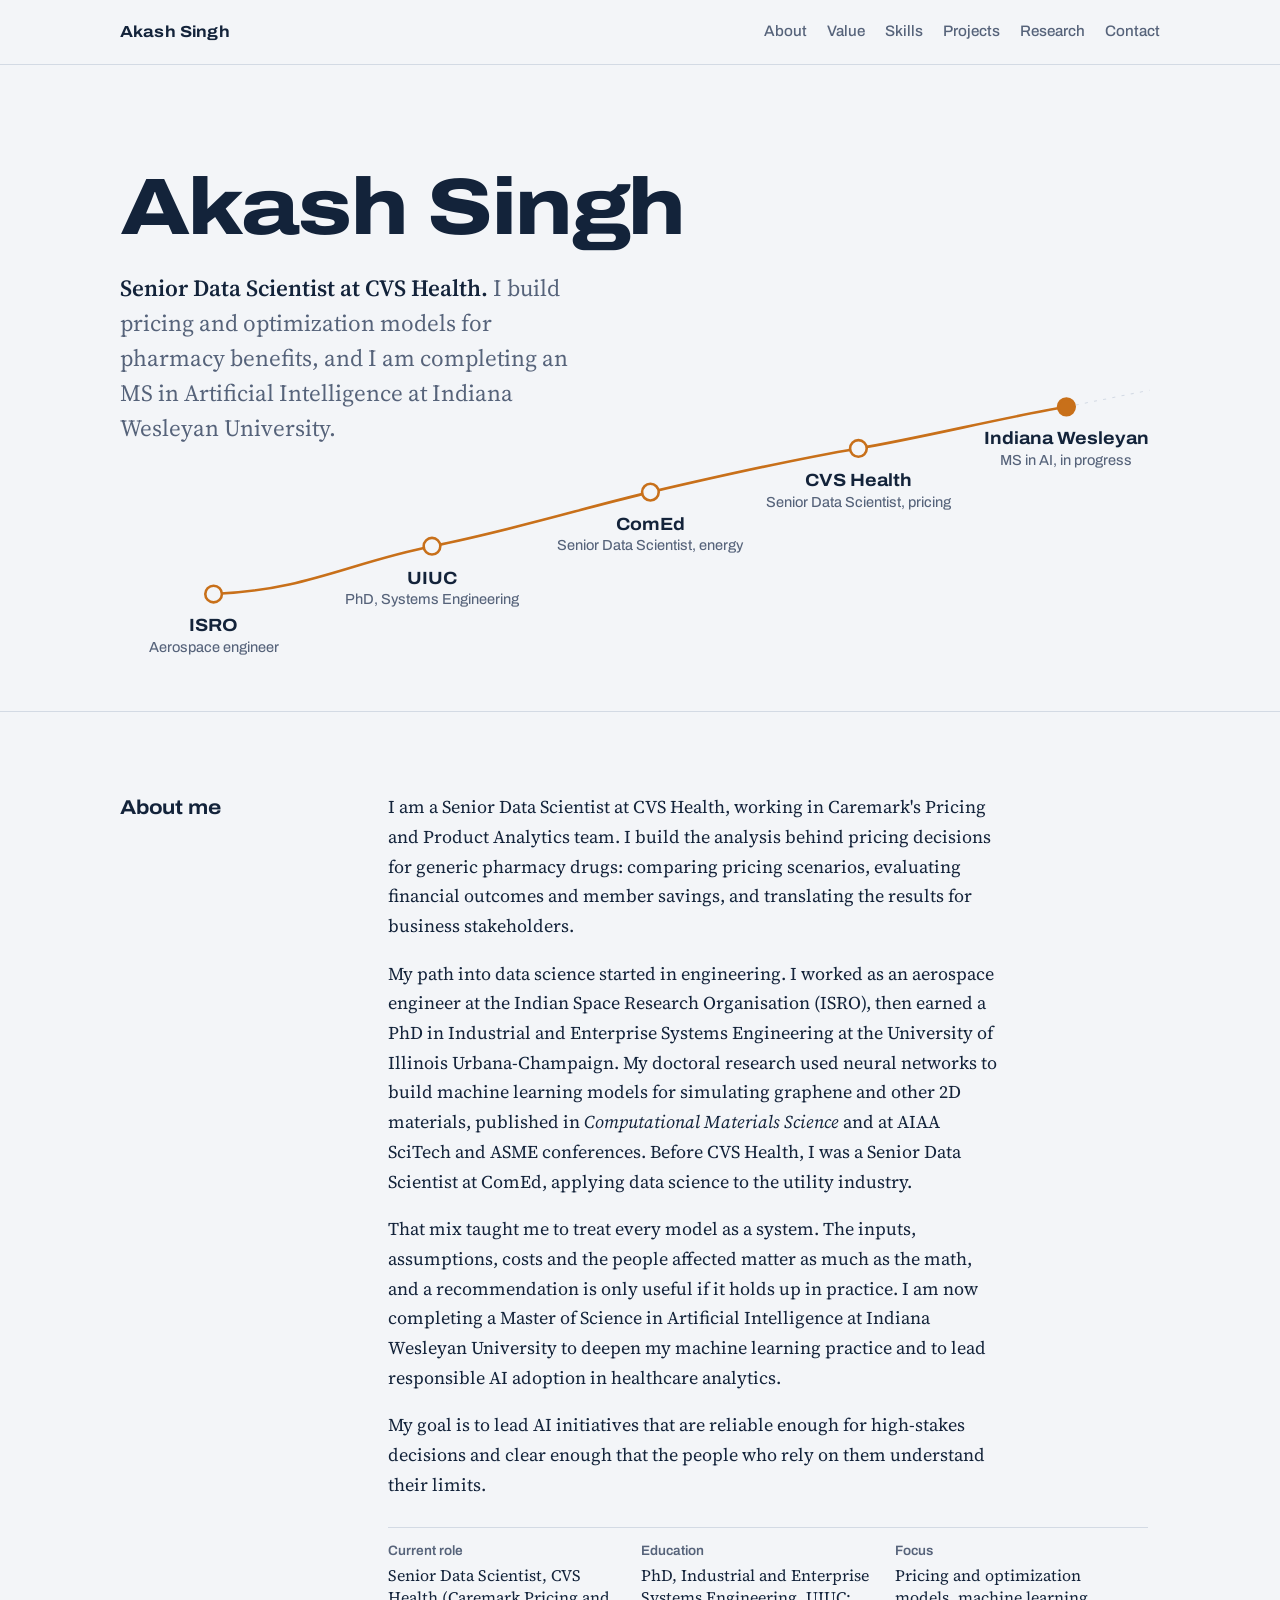
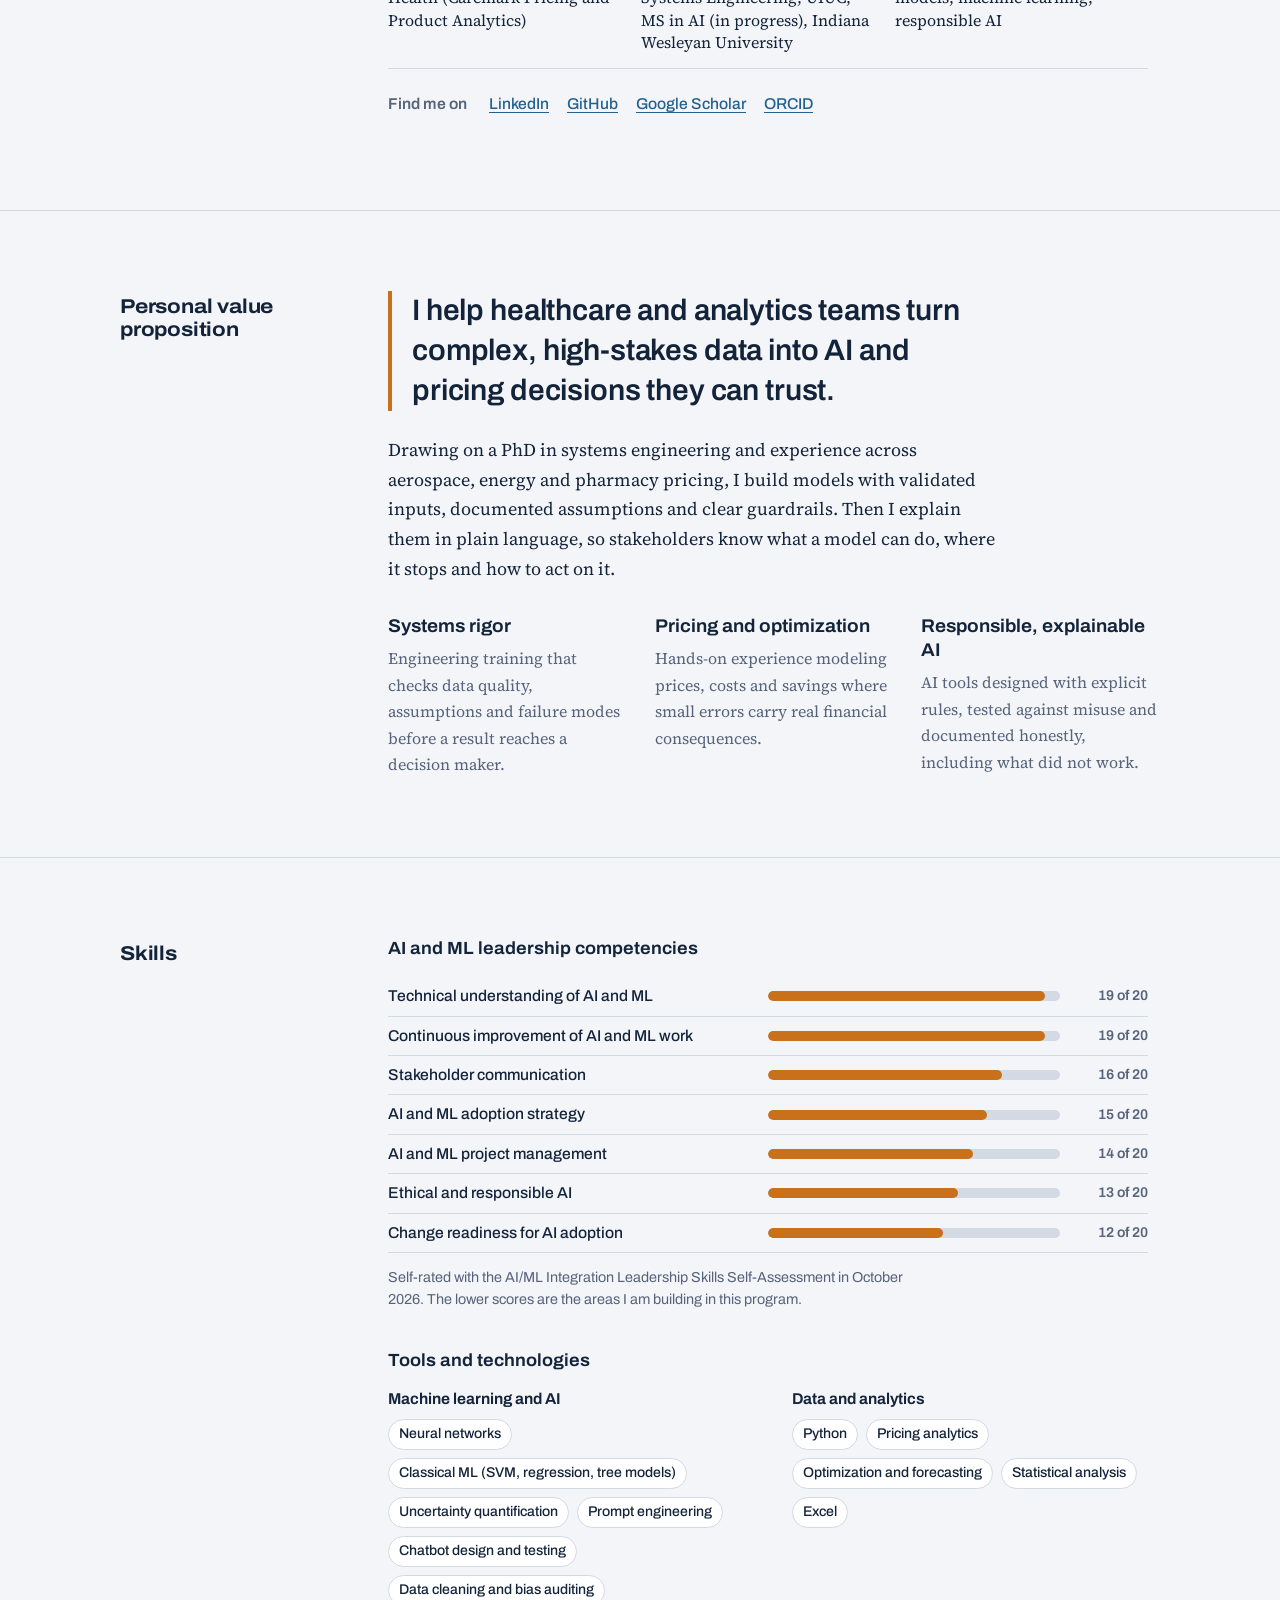
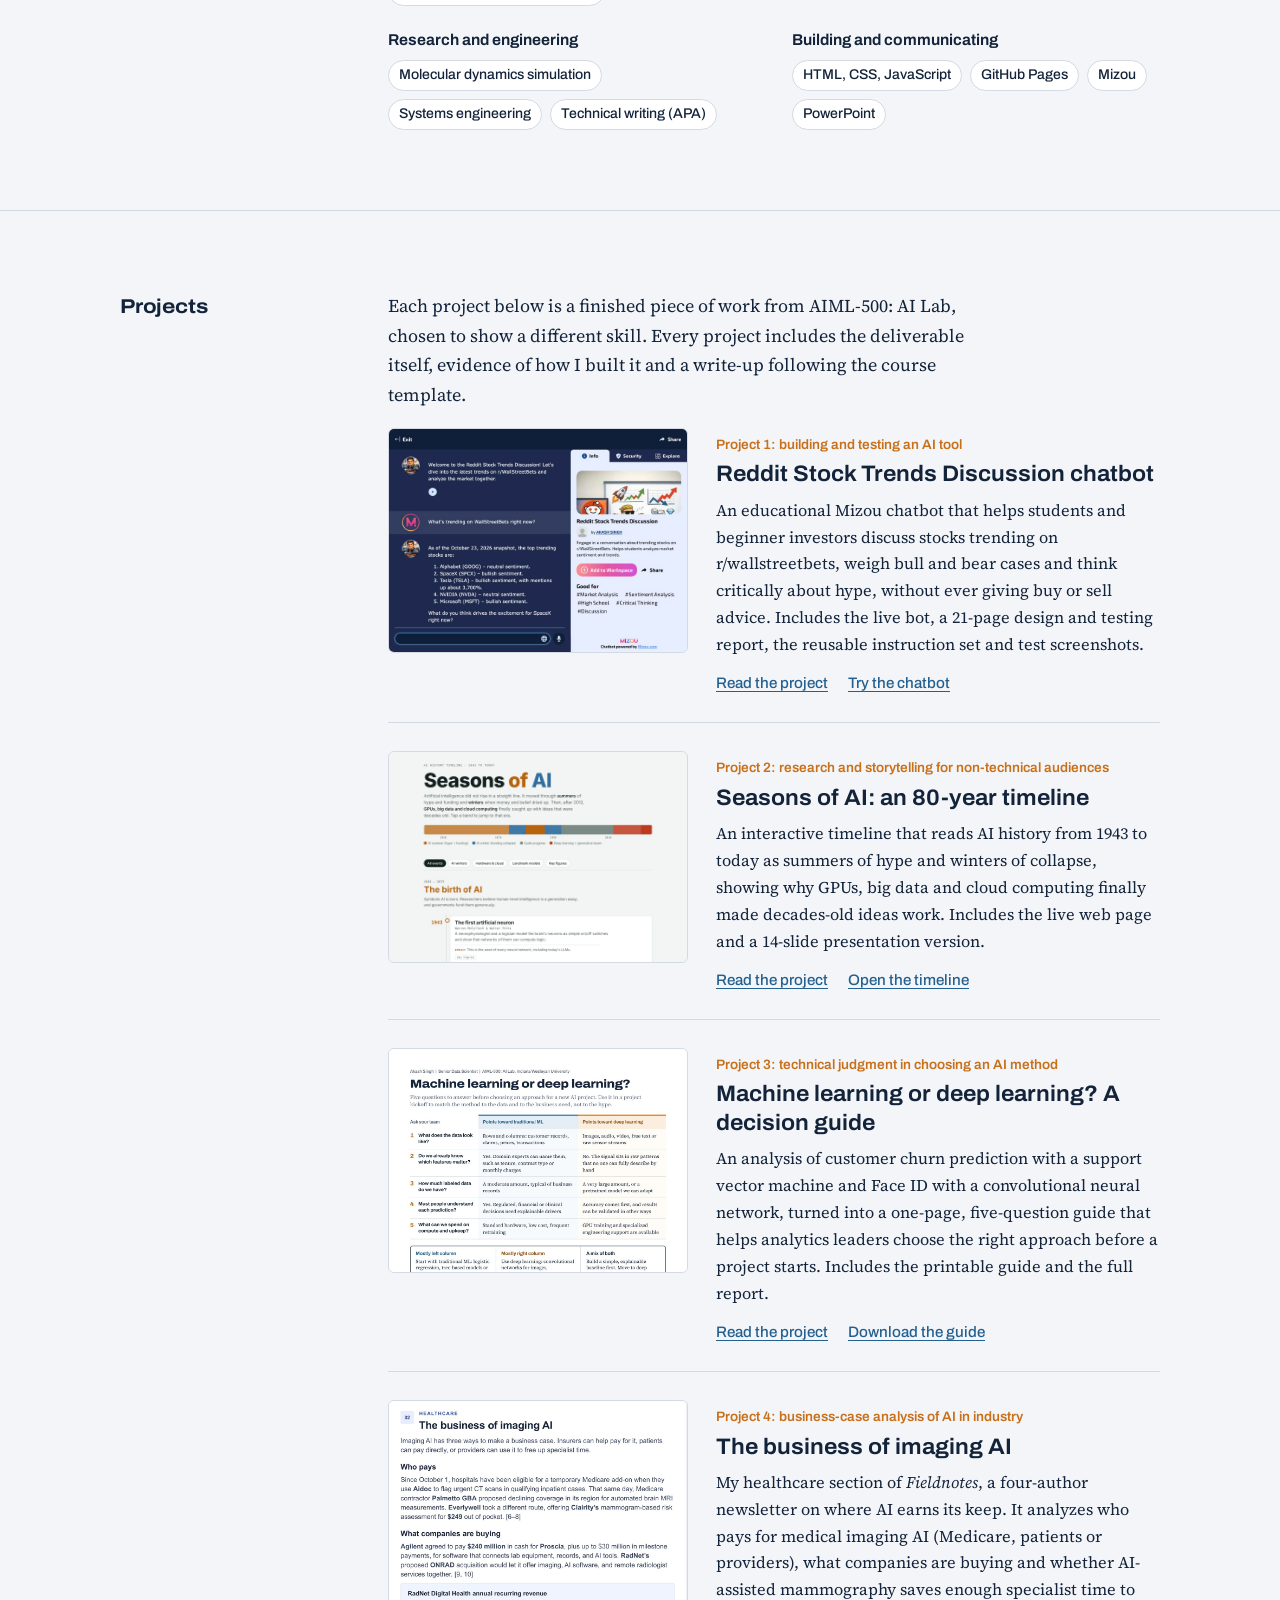
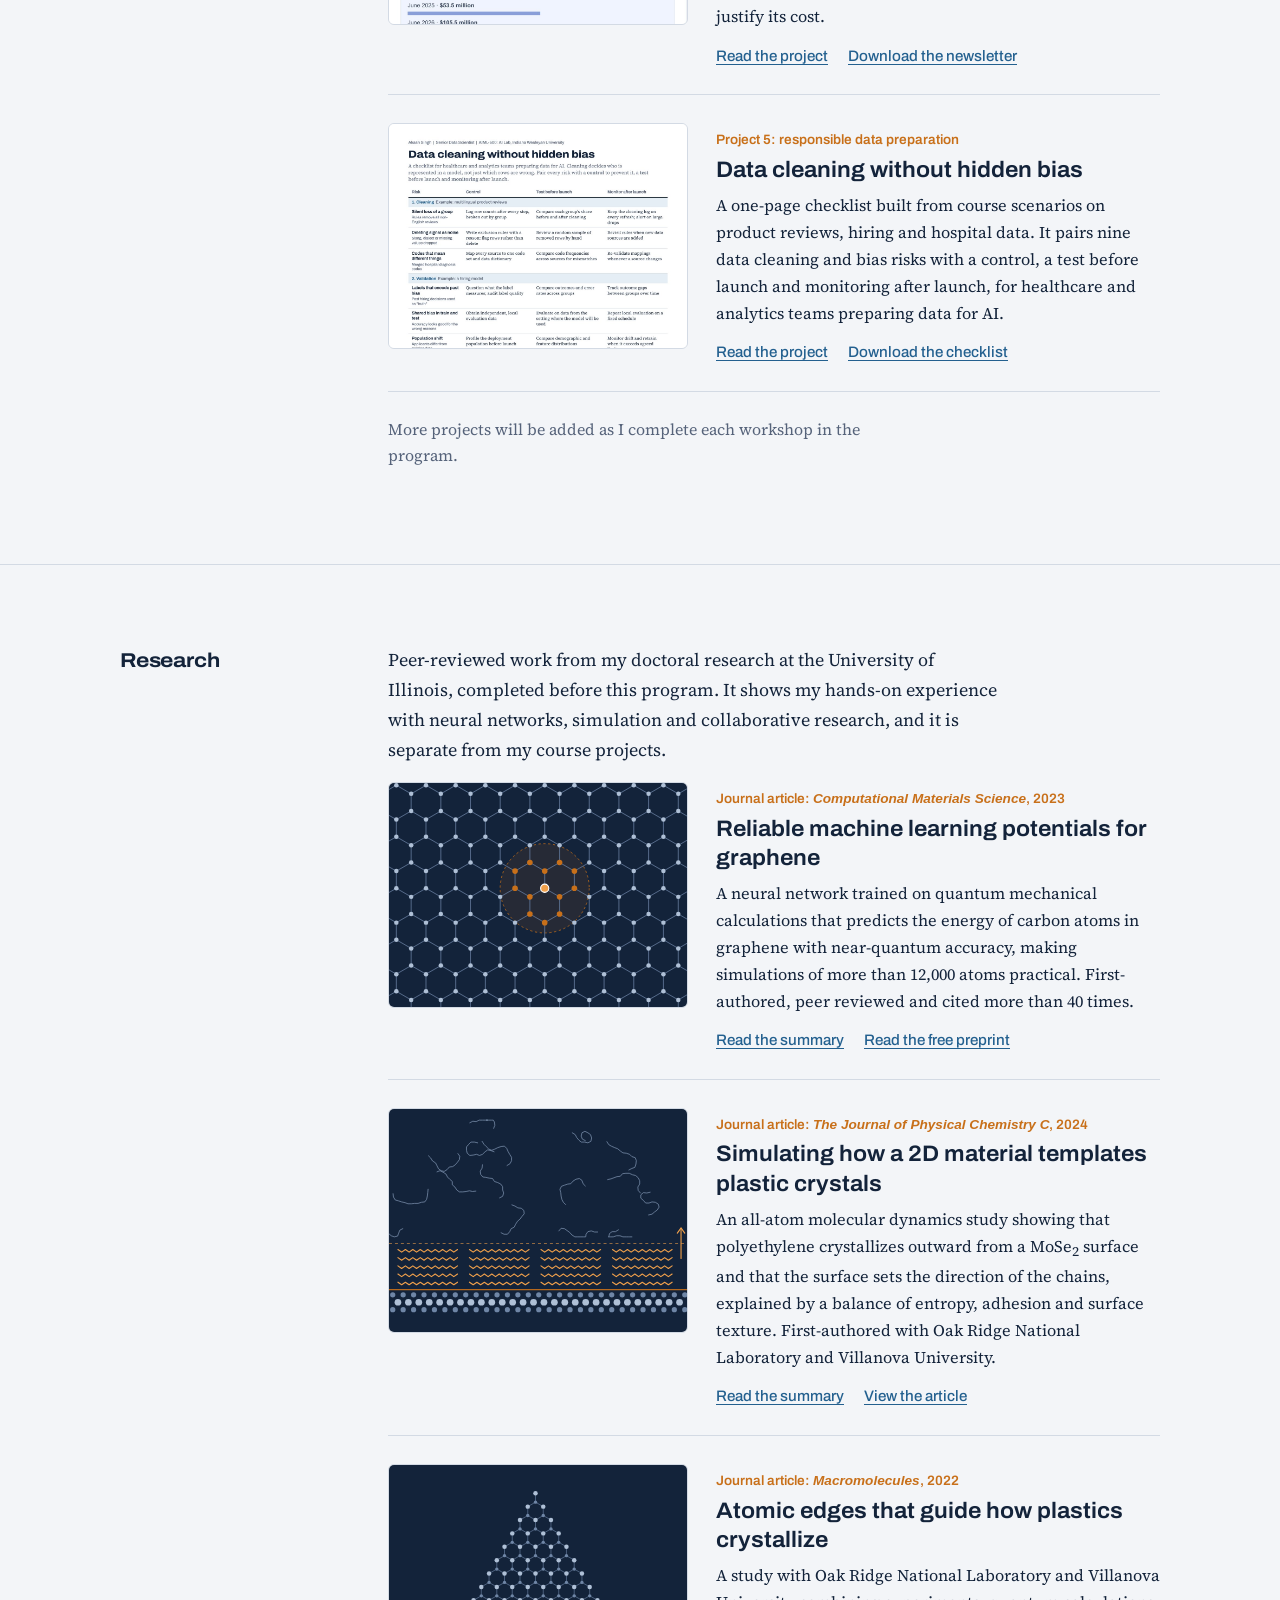
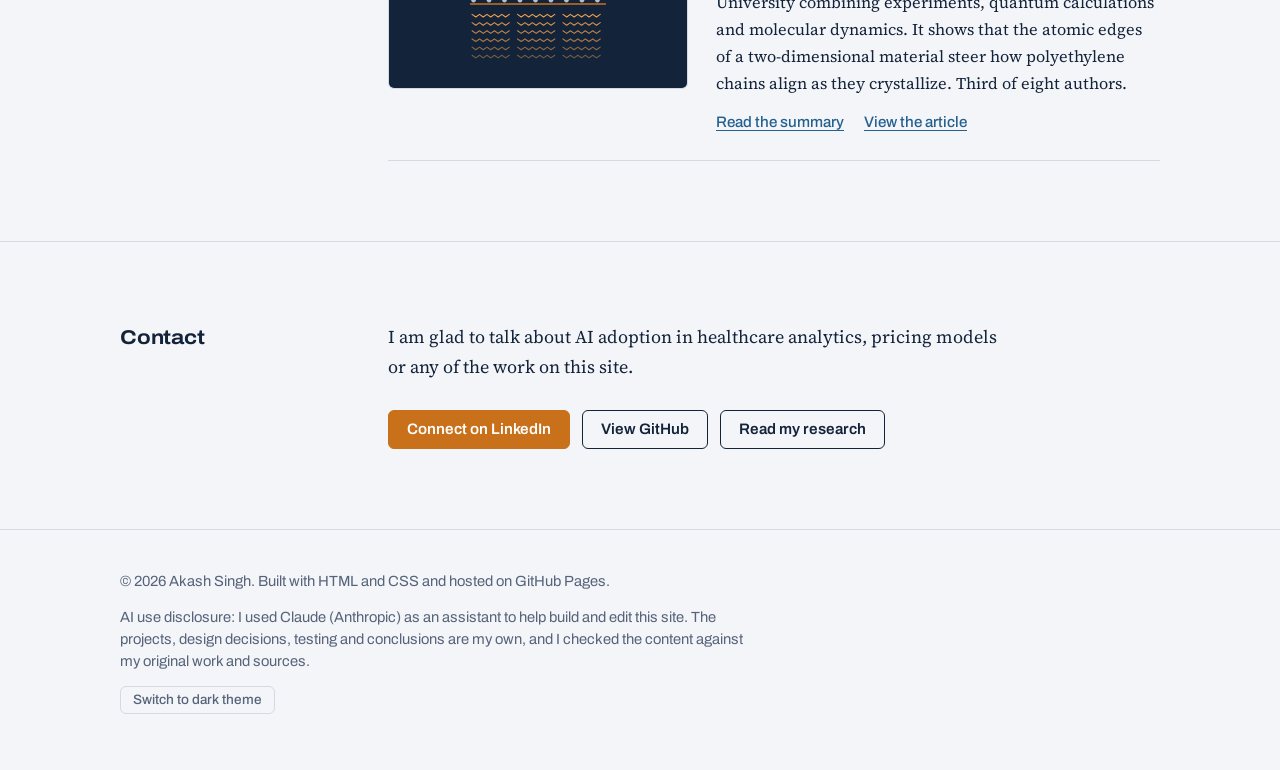
==== commit 3ab7d3ae: "Add Project 5: Data cleaning without hidden bias checklist One-page risk-to-control checklist (contr" ====
--- a/index.html
+++ b/index.html
@@ -12,7 +12,7 @@
 <link rel="preconnect" href="https://fonts.googleapis.com">
 <link rel="preconnect" href="https://fonts.gstatic.com" crossorigin>
 <link rel="stylesheet" href="https://fonts.googleapis.com/css2?family=Archivo:wdth,wght@100..125,400..800&family=Source+Serif+4:opsz,wght@8..60,400;8..60,600&display=swap">
-<link rel="stylesheet" href="assets/css/site.css?v=20261106">
+<link rel="stylesheet" href="assets/css/site.css?v=20261118">
 </head>
 <body>
 <a class="skip" href="#main">Skip to content</a>
@@ -125,7 +125,7 @@
 
         <h3 class="sub">Tools and technologies</h3>
         <dl class="skill-groups">
-          <div><dt>Machine learning and AI</dt><dd><span>Neural networks</span><span>Classical ML (SVM, regression, tree models)</span><span>Uncertainty quantification</span><span>Prompt engineering</span><span>Chatbot design and testing</span></dd></div>
+          <div><dt>Machine learning and AI</dt><dd><span>Neural networks</span><span>Classical ML (SVM, regression, tree models)</span><span>Uncertainty quantification</span><span>Prompt engineering</span><span>Chatbot design and testing</span><span>Data cleaning and bias auditing</span></dd></div>
           <div><dt>Data and analytics</dt><dd><span>Python</span><span>Pricing analytics</span><span>Optimization and forecasting</span><span>Statistical analysis</span><span>Excel</span></dd></div>
           <div><dt>Research and engineering</dt><dd><span>Molecular dynamics simulation</span><span>Systems engineering</span><span>Technical writing (APA)</span></dd></div>
           <div><dt>Building and communicating</dt><dd><span>HTML, CSS, JavaScript</span><span>GitHub Pages</span><span>Mizou</span><span>PowerPoint</span></dd></div>
@@ -185,6 +185,18 @@
               <div class="links">
                 <a href="projects/fieldnotes-imaging-ai.html">Read the project</a>
                 <a href="assets/files/Fieldnotes_AI_at_Work_November_2026.pdf">Download the newsletter</a>
+              </div>
+            </div>
+          </li>
+          <li class="project-row">
+            <a href="projects/data-cleaning-bias-checklist.html" tabindex="-1" aria-hidden="true"><img src="assets/img/data-cleaning-checklist-thumb.jpg" alt="" width="1100" height="825" loading="lazy"></a>
+            <div>
+              <span class="kind">Project 5: responsible data preparation</span>
+              <h3><a href="projects/data-cleaning-bias-checklist.html">Data cleaning without hidden bias</a></h3>
+              <p>A one-page checklist built from course scenarios on product reviews, hiring and hospital data. It pairs nine data cleaning and bias risks with a control, a test before launch and monitoring after launch, for healthcare and analytics teams preparing data for AI.</p>
+              <div class="links">
+                <a href="projects/data-cleaning-bias-checklist.html">Read the project</a>
+                <a href="assets/files/Data_Cleaning_Bias_Checklist.pdf">Download the checklist</a>
               </div>
             </div>
           </li>
@@ -263,6 +275,6 @@
     <button class="theme-toggle" type="button" id="theme-toggle">Switch to dark theme</button>
   </div>
 </footer>
-<script src="assets/theme.js?v=20261106"></script>
+<script src="assets/theme.js?v=20261118"></script>
 </body>
 </html>
--- a/assets/css/site.css
+++ b/assets/css/site.css
@@ -253,3 +253,5 @@
 }
 .fig-narrow { max-width: 520px; }
 @media (max-width: 560px) { .site-nav { gap: 2px 16px; font-size: .9rem; } .site-nav a { padding: 6px 0; } }
+.facts.glance { margin: 0 0 48px; max-width: none; grid-template-columns: repeat(auto-fit, minmax(220px, 1fr)); }
+.facts.glance dd a { overflow-wrap: anywhere; }
